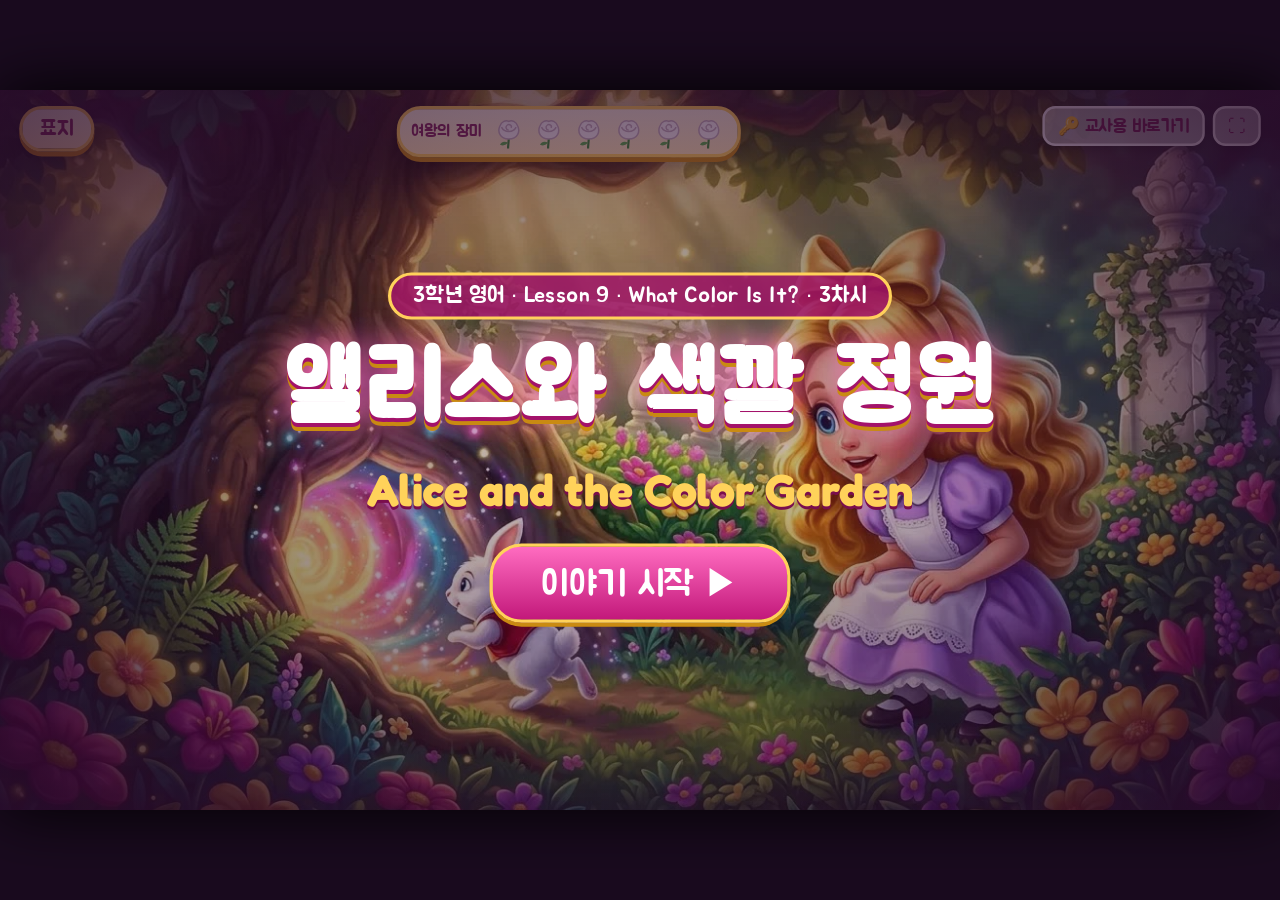
==== alice-color/index.html @ cb24c47d "alice-color: Lesson 9 storytelling app (grade 3) with Flow scene art Co-Authored-By: Claude Opus 5.5" ====
<!doctype html>
<html lang="ko"><head><meta charset="utf-8"><meta name="viewport" content="width=device-width,initial-scale=1"><title>앨리스와 색깔 정원 · What Color Is It?</title>
<link rel="preconnect" href="https://fonts.googleapis.com"><link rel="stylesheet" href="https://fonts.googleapis.com/css2?family=Jua&family=Fredoka:wght@500;600;700&display=swap">
<style>
:root{--mag:#c2187a;--mag2:#e33fa1;--gold:#ffd25a;--gold2:#c98a12;--cream:#fff8ec;--ink:#3b1636}
*{box-sizing:border-box}html,body{margin:0;height:100%;background:#1a0b1f;overflow:hidden;font-family:'Jua',sans-serif;color:var(--ink)}
button{font-family:inherit;cursor:pointer}
#stage{position:absolute;left:50%;top:50%;width:1600px;height:900px;transform-origin:center;overflow:hidden;background:#2a0f2e;box-shadow:0 0 80px #000}
.bg{position:absolute;inset:0;background-size:cover;background-position:center;opacity:0;transition:opacity .9s;transform:scale(1.04)}
.bg.on{opacity:1;animation:kb 26s ease-in-out infinite alternate}
@keyframes kb{from{transform:scale(1.04) translate(0,0)}to{transform:scale(1.11) translate(-1.2%,-1%)}}
.vignette{position:absolute;inset:0;background:radial-gradient(ellipse at center,transparent 55%,#2a0a2a99 100%);pointer-events:none}
/* 위쪽 */
#top{position:absolute;left:24px;right:24px;top:20px;display:flex;justify-content:space-between;align-items:flex-start;gap:16px;z-index:5}
.chip{background:linear-gradient(180deg,#fff7e6,#ffe7b8);border:4px solid var(--gold);border-radius:30px;padding:8px 22px;font-size:26px;color:#8a2a62;box-shadow:0 6px 0 var(--gold2),0 10px 24px #0006}
#roses{display:flex;gap:6px;background:linear-gradient(180deg,#fff7e6,#ffe7b8);border:4px solid var(--gold);border-radius:30px;padding:6px 14px;box-shadow:0 6px 0 var(--gold2),0 10px 24px #0006;align-items:center}
#roses span{font-size:20px;color:#8a2a62;margin-right:6px}
.rose{width:44px;height:44px;transition:transform .5s}
.rose.got{animation:pop .7s}
@keyframes pop{40%{transform:scale(1.6) rotate(-12deg)}100%{transform:scale(1)}}
#tools{display:flex;gap:10px}
.tbtn{background:#fff9;border:3px solid #fff;border-radius:16px;padding:8px 16px;font-size:22px;color:#7a1f57;box-shadow:0 4px 12px #0005}
/* 이야기 띠 */
#banner{position:absolute;left:40px;right:40px;bottom:26px;min-height:150px;z-index:6;background:linear-gradient(180deg,#e23e9f,#a3126a);border:6px solid var(--gold);border-radius:26px;box-shadow:0 8px 0 var(--gold2),0 18px 40px #000a,inset 0 2px 0 #ffffff66;padding:20px 190px 20px 40px;color:#fff;display:flex;flex-direction:column;justify-content:center;gap:8px;transition:transform .4s,opacity .4s}
#banner.mini{min-height:96px;padding-top:30px;padding-bottom:14px}#banner.mini #say{font-size:26px}#banner.mini #en{font-size:30px}
#banner.hide{transform:translateY(130%);opacity:0}
#who{position:absolute;top:-26px;left:36px;background:linear-gradient(180deg,#fff8e6,#ffdf8e);color:#a3126a;border:4px solid var(--gold);border-radius:20px;padding:4px 20px;font-size:26px}
#banner{padding-top:34px}#say{font-size:34px;line-height:1.45;text-shadow:0 2px 0 #7a0e4d}
#en{font-family:'Fredoka',sans-serif;font-size:38px;font-weight:700;color:#fff5b8;text-shadow:0 3px 0 #7a0e4d;display:flex;align-items:center;gap:14px}
#en:empty{display:none}
.speak{background:#fff;border:3px solid var(--gold);border-radius:50%;width:54px;height:54px;font-size:26px;flex:none;box-shadow:0 4px 0 var(--gold2)}
#nav{position:absolute;right:22px;bottom:30px;display:flex;gap:10px}
.nbtn{width:70px;height:70px;border-radius:50%;border:5px solid var(--gold);background:radial-gradient(circle at 35% 30%,#fff,#ffe1a1);font-size:34px;color:#a3126a;box-shadow:0 5px 0 var(--gold2)}
.nbtn:disabled{opacity:.4}
/* 활동 판 */
#panel{position:absolute;left:50%;top:48%;max-height:680px;transform:translate(-50%,-50%) scale(.9);opacity:0;pointer-events:none;z-index:4;transition:.45s cubic-bezier(.2,1.4,.4,1);background:linear-gradient(180deg,#fffdf6ee,#fff1d6ee);border:7px solid var(--gold);border-radius:34px;box-shadow:0 10px 0 var(--gold2),0 30px 80px #000b;padding:28px 40px;max-width:1360px;min-width:700px;text-align:center}
#panel.on{opacity:1;pointer-events:auto;transform:translate(-50%,-50%) scale(1)}
#panel h2{margin:0 0 6px;font-size:40px;color:#a3126a}
#panel .sub{font-size:24px;color:#7b4c6a;margin-bottom:18px}
.book{display:inline-block;background:#7a1f57;color:#fff;border-radius:14px;padding:4px 14px;font-size:20px;margin-left:8px;vertical-align:middle}
.big{font-family:'Fredoka',sans-serif;font-weight:700}
.pbtn{background:linear-gradient(180deg,#ff6cc0,#c2187a);color:#fff;border:4px solid var(--gold);border-radius:20px;padding:10px 26px;font-size:28px;box-shadow:0 5px 0 var(--gold2);margin:6px}
.pbtn.soft{background:linear-gradient(180deg,#fff,#ffe9c2);color:#a3126a}
/* ABC */
.abc{display:flex;flex-wrap:wrap;gap:8px;justify-content:center;max-width:1180px;margin:0 auto}
.tile{width:74px;height:84px;border-radius:14px;background:linear-gradient(180deg,#fff,#f1e3ff);border:3px solid #c9a7e8;font:700 44px 'Fredoka';color:#6a2c91;display:grid;place-items:center;box-shadow:0 4px 0 #b28ad6}
.tile.q{background:linear-gradient(180deg,#ffe58a,#ffbf2e);border-color:#fff;color:#a3126a;cursor:pointer;animation:glow 1.4s infinite alternate}
.tile.open{animation:flip .6s;background:linear-gradient(180deg,#ff8fd0,#d42a8c);color:#fff;border-color:#fff}
@keyframes glow{to{box-shadow:0 4px 0 #c98a12,0 0 26px #ffd25a}}
@keyframes flip{50%{transform:rotateY(90deg)}}
/* 찬트 */
.chant{display:grid;grid-template-columns:repeat(2,1fr);gap:14px;margin:6px auto 10px;max-width:980px}
.cl{background:#fff;border:4px solid #f3c7e2;border-radius:20px;padding:14px 20px;font:700 44px 'Fredoka';color:#6b2d5c;transition:.25s}
.cl b{color:#d42a8c}.cl.r b{color:#e0402a}.cl.l b{color:#2a7de0}
.cl.hl{transform:scale(1.07);background:#fff3b0;border-color:var(--gold)}
.fs{display:flex;gap:18px;justify-content:center;margin-top:8px}
.fsc{width:210px;background:#fff;border:4px solid #f3c7e2;border-radius:22px;padding:12px;cursor:pointer}
.fsc .w{font:700 46px 'Fredoka';color:#6b2d5c}.fsc .w span{display:inline-block;min-width:38px;border-bottom:4px solid #d42a8c;color:#d42a8c}
.fsc .n{font-size:22px;color:#9b6a8b}
/* Read Me */
.readme{font:700 86px 'Fredoka';color:#d42a8c;letter-spacing:2px;margin:10px 0;text-shadow:0 5px 0 #ffd25a}
.hearts{font-size:56px;letter-spacing:8px}
/* 픽셀 */
.pixwrap{display:flex;gap:30px;align-items:center;justify-content:center}
.pix{display:grid;grid-template-columns:repeat(12,28px);gap:3px;background:#e7d9ec;padding:8px;border-radius:14px}
.px{width:28px;height:28px;font-size:15px;border-radius:6px;background:#fff;font:700 18px 'Fredoka';color:#b59ab0;display:grid;place-items:center;transition:background .3s,color .3s}
.px.z{background:#fff;color:transparent}
.legend{display:flex;flex-direction:column;gap:12px;text-align:left}
.lg{white-space:nowrap;display:flex;align-items:center;gap:12px;background:#fff;border:4px solid #f3c7e2;border-radius:18px;padding:10px 16px;font:700 34px 'Fredoka';color:#6b2d5c;cursor:pointer}
.lg i{width:42px;height:42px;border-radius:10px;border:3px solid #fff;box-shadow:0 0 0 2px #ccc;font-style:normal;display:grid;place-items:center;color:#fff;font-size:24px}
.lg.done{background:#fff7d0;border-color:var(--gold)}
/* 섞기 */
.mixrow{display:flex;align-items:center;justify-content:center;gap:20px;margin:12px 0;font:700 40px 'Fredoka';color:#6b2d5c}
.blob{width:96px;height:96px;border-radius:50%;display:grid;place-items:center;color:#fff;font-size:22px;box-shadow:inset -8px -10px 0 #0002,0 6px 14px #0003;transition:transform .6s}
.res{width:190px;height:96px;border-radius:48px;border:4px dashed #d9a3c6;display:grid;place-items:center;font:700 38px 'Fredoka';color:#c9a7bd;background:#fff;transition:.5s}
.res.on{border-style:solid;color:#fff}
.word{min-width:200px;text-align:left}
/* 몬드리안 */
.mond{display:grid;grid-template-columns:2fr 1fr 1.2fr;grid-template-rows:1.4fr 1fr 1fr;gap:12px;background:#151515;padding:12px;width:520px;height:440px;border-radius:6px;margin:0 auto}
.mb{cursor:pointer;transition:transform .2s;position:relative}
.mb:hover{transform:scale(.97)}
.mondwrap{display:flex;gap:30px;align-items:center;justify-content:center}
.bubbles{width:520px;text-align:left;display:flex;flex-direction:column;gap:14px}
.bub{background:#fff;border:4px solid #f3c7e2;border-radius:24px;padding:14px 22px;font:700 40px 'Fredoka';color:#6b2d5c;opacity:.35;transform:translateY(10px);transition:.4s}
.bub.on{opacity:1;transform:none}
.bub.q{border-color:#ff8fc8;background:#fff0f8}
.bub small{display:block;font:20px 'Jua';color:#a07a95}
.aha{margin-top:12px;background:#fff3b0;border:4px solid var(--gold);border-radius:20px;padding:10px 18px;font:700 34px 'Fredoka';color:#7a1f57}
/* 미션 */
.steps{display:grid;grid-template-columns:repeat(3,1fr);gap:16px;margin:8px 0 14px}
.st{background:#fff;border:4px solid #f3c7e2;border-radius:22px;padding:16px;font-size:26px;color:#6b2d5c}
.st b{display:block;font-size:44px;color:#d42a8c}
.talk{background:#fff0f8;border:4px dashed #ff8fc8;border-radius:22px;padding:14px;font:700 36px 'Fredoka';color:#6b2d5c;line-height:1.5}
.timer{font:700 64px 'Fredoka';color:#a3126a}
/* 마무리 */
.diary{display:flex;gap:16px;justify-content:center;margin:12px 0}
.dw{background:#fff;border:4px solid #f3c7e2;border-radius:18px;padding:10px 22px;font:700 44px 'Fredoka';color:#6b2d5c}
/* 표지 */
#cover{position:absolute;inset:0;z-index:8;display:flex;flex-direction:column;align-items:center;justify-content:center;gap:14px;background:radial-gradient(ellipse at center,#2a0a2a33,#2a0a2acc)}
#cover h1{margin:0;font-size:120px;color:#fff;text-shadow:0 6px 0 #a3126a,0 10px 0 var(--gold2),0 0 40px #ff6cc0;letter-spacing:4px}
#cover .eng{font:700 56px 'Fredoka';color:var(--gold);text-shadow:0 4px 0 #7a0e4d}
#cover .info{font-size:28px;color:#fff;background:#a3126acc;border:4px solid var(--gold);border-radius:30px;padding:8px 28px}
.startbtn{margin-top:20px;font-size:44px;padding:16px 60px;border-radius:40px}
/* 반짝이 */
.spark{position:absolute;pointer-events:none;width:10px;height:10px;border-radius:50%;background:radial-gradient(#fff,#ffd25a 50%,transparent 70%);animation:fly 1.2s ease-out forwards;z-index:9}
@keyframes fly{to{transform:translate(var(--dx),var(--dy)) scale(.2);opacity:0}}
/* 비밀번호 */
#pass{position:fixed;inset:0;background:#000a;display:none;place-items:center;z-index:50}
#pass.on{display:grid}
#pass form{background:#fff8ec;border:6px solid var(--gold);border-radius:24px;padding:30px 40px;text-align:center;font-size:24px}
#pass input{font-size:30px;padding:8px;width:220px;text-align:center;border:3px solid #e3b8d3;border-radius:12px;margin:12px 0;display:block}
.mode-student .tonly{display:none!important}
.mode-teacher .sonly{display:none!important}
</style></head>
<body class="mode-student">
<div id="stage">
  <div id="bgs"></div><div class="vignette"></div>
  <div id="top">
    <div style="display:flex;gap:12px;align-items:center"><div class="chip" id="sceneChip">표지</div><div class="chip" id="actChip" style="display:none"></div></div>
    <div id="roses"><span>여왕의 장미</span></div>
    <div id="tools">
      <button class="tbtn tonly" id="toggleBanner" title="이야기 띠 숨기기/보이기">💬 이야기</button>
      <button class="tbtn tonly" id="studentLink">🧒 학생용 바로가기</button>
      <button class="tbtn sonly" id="teacherLink">🔑 교사용 바로가기</button>
      <button class="tbtn" id="fullBtn">⛶</button>
    </div>
  </div>
  <div id="panel"></div>
  <div id="banner" class="hide"><div id="who">이야기</div><div id="say"></div><div id="en"></div>
    <div id="nav"><button class="nbtn" id="prev" aria-label="이전">◀</button><button class="nbtn" id="next" aria-label="다음">▶</button></div></div>
  <div id="cover">
    <div class="info">3학년 영어 · Lesson 9 · What Color Is It? · 3차시</div>
    <h1>앨리스와 색깔 정원</h1>
    <div class="eng">Alice and the Color Garden</div>
    <button class="pbtn startbtn" id="startBtn">이야기 시작 ▶</button>
  </div>
</div>
<div id="pass"><form id="passForm"><div>교사용 비밀번호</div><input id="passIn" type="password" inputmode="numeric" autocomplete="off"><button class="pbtn">들어가기</button> <button type="button" class="pbtn soft" id="passX">닫기</button><div id="passMsg" style="color:#c2187a;font-size:20px;margin-top:6px"></div></form></div>
<script>
const $=id=>document.getElementById(id);
// ---------- 화면 맞추기 ----------
function fit(){const s=Math.min(innerWidth/1600,innerHeight/900);$('stage').style.transform=`translate(-50%,-50%) scale(${s})`}addEventListener('resize',fit);fit();
// ---------- 모드 ----------
let mode=new URLSearchParams(location.search).get('mode')==='teacher'||sessionStorage.getItem('alice-mode')==='teacher'?'teacher':'student';
function setMode(m){mode=m;sessionStorage.setItem('alice-mode',m);document.body.className='mode-'+m}
setMode(mode);
$('teacherLink').onclick=()=>{$('pass').classList.add('on');$('passIn').value='';$('passMsg').textContent='';setTimeout(()=>$('passIn').focus(),50)};
$('passX').onclick=()=>$('pass').classList.remove('on');
$('passForm').onsubmit=e=>{e.preventDefault();if($('passIn').value.trim()==='0634'){$('pass').classList.remove('on');setMode('teacher')}else $('passMsg').textContent='비밀번호가 맞지 않아요.'};
$('studentLink').onclick=()=>setMode('student');
$('fullBtn').onclick=()=>{if(document.fullscreenElement)document.exitFullscreen();else document.documentElement.requestFullscreen?.()};
$('toggleBanner').onclick=()=>$('banner').classList.toggle('hide');
// ---------- 소리 ----------
let AC;function ac(){if(!AC)AC=new (window.AudioContext||window.webkitAudioContext)();return AC}
function chime(notes=[880,1175,1568],gap=.09,type='sine',vol=.12){try{const a=ac(),t=a.currentTime;notes.forEach((f,i)=>{const o=a.createOscillator(),g=a.createGain();o.type=type;o.frequency.value=f;g.gain.setValueAtTime(.0001,t+i*gap);g.gain.exponentialRampToValueAtTime(vol,t+i*gap+.02);g.gain.exponentialRampToValueAtTime(.0001,t+i*gap+.6);o.connect(g).connect(a.destination);o.start(t+i*gap);o.stop(t+i*gap+.65)})}catch{}}
const sfx={ding:()=>chime([1046,1568]),win:()=>chime([784,988,1175,1568,2093],.08),page:()=>chime([660,880],.06,'triangle',.06),pop:()=>chime([520,1040],.05,'triangle',.1)};
let voices=[];function loadVoices(){voices=speechSynthesis.getVoices()}speechSynthesis.onvoiceschanged=loadVoices;loadVoices();
function voice(kind){const en=voices.filter(v=>/^en[-_](US|GB)/i.test(v.lang));if(kind==='girl')return en.find(v=>/female|samantha|zira|aria|jenny|google us english/i.test(v.name))||en[0];return en.find(v=>/male|daniel|david|guy|uk english male/i.test(v.name))||en[1]||en[0]}
function speak(text,{rate=.85,pitch=1.1,who='girl'}={}){return new Promise(res=>{try{speechSynthesis.cancel();const u=new SpeechSynthesisUtterance(text);u.lang='en-US';u.rate=rate;u.pitch=pitch;const v=voice(who);if(v)u.voice=v;u.onend=res;u.onerror=res;speechSynthesis.speak(u)}catch{res()}})}
// ---------- 장미 ----------
const ROSE_N=6;let roses=0;
function roseSVG(red){const c=red?'#e0193c':'#fdf7fb',d=red?'#8f0a22':'#c9b4c3',h=red?'#ff6b7e':'#ffffff';return `<svg class="rose" viewBox="0 0 48 48"><path d="M24 31 C24 38 23 43 23 47" stroke="#3f8f3a" stroke-width="3" fill="none"/><path d="M23 39 c-6 -3 -10 0 -11 3 c5 2 9 0 11 -3z" fill="#5bb04f"/><path d="M24 34 C12 34 8 24 12 16 C14 10 20 8 24 10 C28 8 34 10 36 16 C40 24 36 34 24 34Z" fill="${c}" stroke="${d}" stroke-width="2"/><path d="M14 18 C18 26 30 26 34 18" fill="none" stroke="${d}" stroke-width="2"/><path d="M24 22 C20 22 19 17 22 15 C25 13 29 16 27 19" fill="none" stroke="${d}" stroke-width="2"/><circle cx="19" cy="14" r="2" fill="${h}" opacity=".8"/></svg>`}
function drawRoses(popIdx=-1){const box=$('roses');box.innerHTML='<span>여왕의 장미</span>'+Array.from({length:ROSE_N},(_,i)=>roseSVG(i<roses)).join('');if(popIdx>=0)box.querySelectorAll('.rose')[popIdx]?.classList.add('got')}
const earned=new Set();
function earn(key){if(earned.has(key))return;earned.add(key);roses=Math.min(ROSE_N,roses+1);drawRoses(roses-1);sfx.win();sparkle($('roses'),24)}
drawRoses();
function sparkle(el,n=18){const r=el.getBoundingClientRect(),st=$('stage').getBoundingClientRect(),s=st.width/1600;for(let i=0;i<n;i++){const p=document.createElement('div');p.className='spark';p.style.left=((r.left+r.width/2-st.left)/s)+'px';p.style.top=((r.top+r.height/2-st.top)/s)+'px';p.style.setProperty('--dx',(Math.random()-.5)*400+'px');p.style.setProperty('--dy',(Math.random()-.5)*300+'px');$('stage').append(p);setTimeout(()=>p.remove(),1300)}}
// ---------- 배경 ----------
const IMG=n=>'img/scene'+n+'.webp';
for(let i=1;i<=8;i++){const d=document.createElement('div');d.className='bg';d.id='bg'+i;d.style.backgroundImage=`url(${IMG(i)})`;$('bgs').append(d)}
let curBg=0;function showBg(n){if(n===curBg)return;document.querySelectorAll('.bg').forEach(b=>b.classList.toggle('on',b.id==='bg'+n));curBg=n}
showBg(1);
// ---------- 활동 판 ----------
let timerInt=null;
function panel(html,setup){clearInterval(timerInt);const p=$('panel');p.classList.remove('on');setTimeout(()=>{p.innerHTML=html;p.classList.add('on');setup&&setup(p)},html?160:0);if(!html)p.classList.remove('on')}
function hidePanel(){clearInterval(timerInt);$('panel').classList.remove('on')}

// 1) 알파벳 자물쇠
function abcPanel(){const L='ABCDEFGHIJKLMNOPQRSTUVWXYZ'.split(''),Q=['D','H','Q','Y'];panel(`<h2>🔐 알파벳 자물쇠를 풀어요!<span class="book">교과서 108쪽 ABC Fun</span></h2><div class="sub">A부터 Z까지 차례대로! 빈칸에 들어갈 알파벳을 교과서에 쓰고, 노란 칸을 눌러 확인해요.</div><div class="abc">${L.map(c=>Q.includes(c)?`<div class="tile q" data-c="${c}">?</div>`:`<div class="tile">${c}</div>`).join('')}</div><div id="abcMsg" class="sub" style="margin-top:16px"></div>`,p=>{let open=0;p.querySelectorAll('.tile.q').forEach(t=>t.onclick=()=>{if(t.classList.contains('open'))return;t.classList.add('open');t.textContent=t.dataset.c;sfx.ding();speak(t.dataset.c,{rate:.8});open++;if(open===4){setTimeout(()=>{$('abcMsg').innerHTML='<span class="big" style="font-size:40px;color:#d42a8c">D · H · Q · Y — 철컥! 문이 열렸어요! 🗝️</span>';earn('abc');sparkle(p,40)},500)}})})}
// 2) 찬트 + 첫소리
const CH=[['l','/l/ /l/ ','look','l, l, look'],['l','/l/ /l/ ','like','l, l, like'],['r','/r/ /r/ ','red','r, r, red'],['r','/r/ /r/ ','rabbit','r, r, rabbit']];
function chantPanel(){panel(`<h2>🎵 Phonics Chant <span class="book">교과서 108쪽 Sounds Fun A</span></h2><div class="sub">혀의 위치를 느껴 봐요! <b style="color:#2a7de0">l</b>은 혀끝을 앞니 뒤에 대고, <b style="color:#e0402a">r</b>은 혀를 말아요.</div><div class="chant">${CH.map((c,i)=>`<div class="cl ${c[0]}" id="cl${i}">${c[1]}<b>${c[2][0]}</b>${c[2].slice(1)}</div>`).join('')}</div><button class="pbtn" id="chantGo">▶ 찬트 듣고 따라 하기</button><button class="pbtn soft" id="chantFast">⚡ 빠르게 한 번 더</button>`,p=>{const run=async rate=>{for(let k=0;k<4;k++){p.querySelectorAll('.cl').forEach(e=>e.classList.remove('hl'));$('cl'+k).classList.add('hl');await speak(CH[k][3],{rate});await new Promise(r=>setTimeout(r,rate>1?250:700))}p.querySelectorAll('.cl').forEach(e=>e.classList.remove('hl'))};$('chantGo').onclick=()=>run(.75);$('chantFast').onclick=()=>run(1.15)})}
function firstSoundPanel(){const W=[['like','ike'],['rabbit','abbit'],['look','ook'],['red','ed']];panel(`<h2>👂 첫소리를 찾아라! <span class="book">교과서 108쪽 Sounds Fun B</span></h2><div class="sub">🔊을 눌러 잘 듣고, 교과서에 <b>l</b> 또는 <b>r</b>을 써요. 카드를 누르면 정답이 보여요.</div><div class="fs">${W.map((w,i)=>`<div class="fsc" data-i="${i}"><div class="n">${i+1}번 <button class="speak" data-w="${w[0]}">🔊</button></div><div class="w"><span>?</span>${w[1]}</div></div>`).join('')}</div><div class="sub" id="fsMsg" style="margin-top:14px">정답을 모두 맞히면 그림 속 토끼가 완성돼요!</div>`,p=>{let n=0;p.querySelectorAll('.speak').forEach(b=>b.onclick=e=>{e.stopPropagation();speak(b.dataset.w,{rate:.75})});p.querySelectorAll('.fsc').forEach(c=>c.onclick=()=>{const s=c.querySelector('.w span');if(s.textContent!=='?')return;const w=W[c.dataset.i][0];s.textContent=w[0];s.style.color=w[0]==='r'?'#e0402a':'#2a7de0';sfx.ding();speak(w,{rate:.8});if(++n===4){$('fsMsg').innerHTML='<span class="big" style="color:#d42a8c;font-size:34px">1. like · 2. rabbit · 3. look · 4. red ✨</span>'}})})}
// 3) 빨리 읽기
function readMePanel(){panel(`<h2>🐇 토끼를 따라잡아라! <span class="book">교과서 108쪽 Read Me</span></h2><div class="sub">점점 빠르게 다섯 번 읽어요. 한 번 읽을 때마다 버튼을 눌러요!</div><div class="readme">Look! Look!<br>Rabbit! Rabbit!</div><div class="hearts" id="hearts">🤍🤍🤍🤍🤍</div><button class="pbtn" id="rmGo">📢 1번째 읽기</button>`,p=>{let k=0;const rates=[.7,.85,1,1.2,1.45];$('rmGo').onclick=async()=>{if(k>=5)return;$('rmGo').disabled=true;await speak('Look! Look! Rabbit! Rabbit!',{rate:rates[k],who:'boy',pitch:1.3});k++;$('hearts').textContent='❤️'.repeat(k)+'🤍'.repeat(5-k);sfx.pop();$('rmGo').disabled=false;if(k<5)$('rmGo').textContent=`📢 ${k+1}번째 읽기 (더 빠르게!)`;else{$('rmGo').textContent='🎉 토끼를 따라잡았어요!';earn('readme');sparkle(p,40)}}})}
// 4) 픽셀 아트
const PIX=["110000000011","100222222001","002222222200","022222222220","022222222220","002222222200","000222222000","000003300000","033003300330","003303303300","000033330000","044444444440","004444444400","000444444000"];
const PCOL={1:['#9b4fd6','purple'],2:['#e0193c','red'],3:['#37a84a','green'],4:['#ffc928','yellow']};
function pixelPanel(){panel(`<h2>🌹 카드 정원사의 비밀 설계도 <span class="book">교과서 109쪽 Read and Do</span></h2><div class="sub">문장을 읽고 숫자에 맞는 색을 칠해요. 교과서 도안도 같은 방법으로 색칠해요!</div><div class="pixwrap"><div class="pix" id="pix">${PIX.join('').split('').map(n=>`<div class="px ${n==='0'?'z':''}" data-n="${n}">${n==='0'?'':n}</div>`).join('')}</div><div class="legend">${[1,2,3,4].map(n=>`<div class="lg" data-n="${n}"><i style="background:${PCOL[n][0]}">${'①②③④'[n-1]}</i>It's ${PCOL[n][1]}.</div>`).join('')}<div class="sub" style="text-align:left;margin:4px 0 0">문장을 누르면 읽어 주고<br>그 숫자 칸이 칠해져요.</div></div></div>`,p=>{const done=new Set();p.querySelectorAll('.lg').forEach(l=>l.onclick=()=>{const n=l.dataset.n;speak(`It's ${PCOL[n][1]}.`,{rate:.8});l.classList.add('done');const cells=[...p.querySelectorAll(`.px[data-n="${n}"]`)];cells.forEach((c,i)=>setTimeout(()=>{c.style.background=PCOL[n][0];c.style.color='#fff8'},i*25));done.add(n);sfx.ding();if(done.size===4)setTimeout(()=>{earn('pixel');sparkle($('pix'),40);speak('Wow! A red rose!',{rate:.85})},cells.length*25+300)})})}
// 5) 물감 섞기
const MIX=[['red','#e0193c','blue','#2a63e0','purple','#9b4fd6'],['yellow','#ffc928','blue','#2a63e0','green','#37a84a'],['red','#e0193c','yellow','#ffc928','orange','#ff8a1f']];
function mixPanel(){panel(`<h2>🎨 마법 물감 섞기 <span class="book">교과서 109쪽 Write and Do</span></h2><div class="sub">두 물감을 섞으면 무슨 색이 될까요? 교과서에 먼저 쓰고, <b>섞기</b>를 눌러 확인해요.</div>${MIX.map((m,i)=>`<div class="mixrow"><div class="blob" style="background:${m[1]}">${m[0]}</div>+<div class="blob" style="background:${m[3]}">${m[2]}</div>=<div class="res" id="res${i}">?</div><button class="pbtn" data-i="${i}">섞기 ✨</button></div>`).join('')}`,p=>{let n=0;p.querySelectorAll('button[data-i]').forEach(b=>b.onclick=()=>{const i=b.dataset.i,m=MIX[i],r=$('res'+i);if(r.classList.contains('on'))return;const bl=b.parentElement.querySelectorAll('.blob');bl[0].style.transform='translateX(60px)';bl[1].style.transform='translateX(-60px)';setTimeout(()=>{bl[0].style.transform=bl[1].style.transform='';r.classList.add('on');r.style.background=m[5];r.textContent=m[4];sfx.ding();sparkle(r,14);speak(`${m[0]} and ${m[2]}... ${m[4]}!`,{rate:.8});if(++n===3)setTimeout(()=>earn('mix'),900)},650)})})}
// 6) 몬드리안
const MOND=[['#2a63e0','blue','grid-row:1/3'],['#fff','white',''],['#ffc928','yellow',''],['#fff','white','grid-column:2/4'],['#e0193c','red','grid-row:3;grid-column:1/3'],['#2a63e0','blue','']];
function mondPanel(){panel(`<h2>🖼️ 여왕의 질문: What color is it? <span class="book">교과서 110쪽 Write and Talk</span></h2><div class="sub">그림의 칸을 누르면 여왕이 물어요. 다 함께 대답해요! 교과서에는 단어를 따라 써요.</div><div class="mondwrap"><div class="mond">${MOND.map((m,i)=>`<div class="mb" data-i="${i}" style="background:${m[0]};${m[2]}"></div>`).join('')}</div><div class="bubbles"><div class="bub q" id="bq"><small>👑 여왕</small>What color is it?</div><div class="bub" id="ba"><small>🙋 우리 반</small><span id="baT">It's ...</span></div><div class="aha">💡 It is = <span style="color:#d42a8c">It's</span></div></div></div>`,p=>{const seen=new Set();p.querySelectorAll('.mb').forEach(b=>b.onclick=async()=>{const m=MOND[b.dataset.i];$('bq').classList.remove('on');$('ba').classList.remove('on');await new Promise(r=>setTimeout(r,150));$('bq').classList.add('on');sfx.pop();await speak('What color is it?',{who:'boy',pitch:.9,rate:.85});await new Promise(r=>setTimeout(r,1400));$('baT').textContent=`It's ${m[1]}.`;$('ba').classList.add('on');speak(`It's ${m[1]}.`,{rate:.8});seen.add(m[1]);if(seen.size>=4)earn('mond')})})}
// 7) 미션
function missionPanel(){panel(`<h2>🖌️ Mission 3 · 나만의 명화 <span class="book">교과서 110쪽</span></h2><div class="sub">여왕의 그림에 색을 되찾아 주세요!</div><div class="steps"><div class="st"><b>①</b>그림의 빈 곳을<br>원하는 색으로 칠해요</div><div class="st"><b>②</b>칠한 색을 넣어<br><span class="big">It's ____.</span> 문장을 써요</div><div class="st"><b>③</b>모둠 친구에게<br>내 그림을 소개해요</div></div><div class="talk">🙋 What color is it? &nbsp;→&nbsp; 🎨 It's <u>blue</u>. I like <u>blue</u>.</div><div style="margin-top:14px" class="tonly"><span class="timer" id="tm">08:00</span><br><button class="pbtn soft" data-m="5">5분</button><button class="pbtn soft" data-m="8">8분</button><button class="pbtn soft" data-m="10">10분</button><button class="pbtn" id="tmGo">▶ 시작</button><button class="pbtn soft" id="done3">✅ 모두 완성!</button></div>`,p=>{let left=480,run=false;const show=()=>$('tm').textContent=String(Math.floor(left/60)).padStart(2,'0')+':'+String(left%60).padStart(2,'0');p.querySelectorAll('[data-m]').forEach(b=>b.onclick=()=>{left=b.dataset.m*60;show()});$('tmGo').onclick=()=>{run=!run;$('tmGo').textContent=run?'⏸ 멈춤':'▶ 시작';clearInterval(timerInt);if(run)timerInt=setInterval(()=>{left=Math.max(0,left-1);show();if(left<=10&&left>0)chime([1200],.1,'sine',.06);if(!left){clearInterval(timerInt);sfx.win();run=false;$('tmGo').textContent='▶ 시작'}},1000)};$('done3').onclick=()=>{earn('mission');sparkle(p,50)}})}
// 8) 마무리
function diaryPanel(){panel(`<h2>📔 앨리스의 일기 · My ABC Diary <span class="book">교과서 110쪽</span></h2><div class="sub">오늘 배운 단어를 교과서에 써 보세요.</div><div class="diary">${['look','like','red','rabbit'].map(w=>`<div class="dw"><span style="color:${w[0]==='r'?'#e0402a':'#2a7de0'}">${w[0]}</span>${w.slice(1)}</div>`).join('')}</div><div class="sub">가장 자신 있게 참여한 활동은 무엇이었나요? 🌹</div><button class="pbtn" id="cele">🎉 That's right!</button>`,p=>{$('cele').onclick=()=>{for(let i=0;i<5;i++)setTimeout(()=>sparkle(p,30),i*250);sfx.win();speak("That's right! Thank you, everyone!",{rate:.85,who:'boy',pitch:.9})}})}

// ---------- 이야기 ----------
const N='이야기',A='앨리스',R='흰 토끼',Q='하트 여왕',C='카드 정원사';
const STEPS=[
{bg:1,scene:'1. 토끼 굴',who:N,say:'따스한 오후, 꽃밭에서 놀던 앨리스 앞으로 조끼를 입은 흰 토끼가 휙 지나갔어요.'},
{bg:1,scene:'1. 토끼 굴',who:R,say:'흰 토끼는 금시계를 보며 소리쳤어요.',en:"Look! Look! I'm late!",enWho:'boy'},
{bg:1,scene:'1. 토끼 굴',who:A,say:'"토끼가 시계를 봐! 따라가 보자!" 앨리스는 반짝이는 토끼 굴로 쏙 들어갔어요.'},
{bg:2,scene:'2. 작은 황금 문',who:N,say:'굴 아래에는 찻잔과 열쇠가 둥둥 떠다니고, 작은 황금 문이 하나 있었어요. 문에는 알파벳 자물쇠가 걸려 있었지요.'},
{bg:2,scene:'2. 작은 황금 문',who:R,say:'"A부터 Z까지 차례대로 맞춰야 열려! 빠진 글자는 네 개야!"',act:abcPanel,actName:'ABC Fun'},
{bg:3,scene:'3. 버섯 숲',who:N,say:'문 너머는 반짝이는 버섯 숲! 흰 토끼는 노래를 부르며 달려갔어요. 노래를 따라 부르면 토끼를 놓치지 않아요.',act:chantPanel,actName:'Sounds Fun A'},
{bg:3,scene:'3. 버섯 숲',who:A,say:'"앗, 토끼가 땅에 수수께끼를 써 놓았어! 첫 글자가 지워졌네?"',act:firstSoundPanel,actName:'Sounds Fun B'},
{bg:3,scene:'3. 버섯 숲',who:R,say:'"나를 잡고 싶으면 점점 빠르게 다섯 번 외쳐 봐!"',act:readMePanel,actName:'Read Me'},
{bg:4,scene:'4. 여왕의 장미 정원',who:N,say:'토끼를 따라 도착한 곳은 하트 여왕의 장미 정원. 그런데 카드 정원사들이 발을 동동 구르고 있었어요.'},
{bg:4,scene:'4. 여왕의 장미 정원',who:C,say:'"큰일이야! 여왕님은 빨간 장미를 좋아하시는데, 우리가 실수로 흰 장미를 심었어!"'},
{bg:4,scene:'4. 여왕의 장미 정원',who:C,say:'"여기 비밀 설계도가 있어. 번호대로 색을 칠하면 장미가 빨개질 거야. 도와줄래?"',act:pixelPanel,actName:'Read and Do'},
{bg:5,scene:'5. 마법 물감 공방',who:N,say:'그런데 물감이 모자라요! 공방에는 빨강, 노랑, 파랑 세 가지 물감뿐이었어요.'},
{bg:5,scene:'5. 마법 물감 공방',who:A,say:'"괜찮아! 섞으면 새로운 색을 만들 수 있어!"',act:mixPanel,actName:'Write and Do'},
{bg:6,scene:'6. 여왕의 미술관',who:Q,say:'"내 미술관의 그림들이 모두 사라졌어!" 여왕이 울상을 지었어요.'},
{bg:6,scene:'6. 여왕의 미술관',who:Q,say:'"딱 한 장 남은 이 그림의 색깔을 말해 주면 기분이 좋아질 것 같구나."',en:'What color is it?',enWho:'boy',act:mondPanel,actName:'Write and Talk'},
{bg:7,scene:'7. 색을 잃은 그림',who:N,say:'미술관 안쪽에는 색을 잃어버린 그림 두 점이 있었어요. 아늑한 방 그림과 별이 빛나는 밤 그림이에요.'},
{bg:7,scene:'7. 색을 잃은 그림',who:A,say:'"우리가 좋아하는 색으로 칠해서 그림에 색을 되찾아 주자! 다 칠하면 친구에게 소개해 줘."',en:"It's blue. I like blue.",act:missionPanel,actName:'Mission 3'},
{bg:8,scene:'8. 색깔 정원',who:N,say:'여러분 덕분에 정원의 장미가 모두 빨갛게 피어났어요! 미술관의 그림에도 알록달록 색이 돌아왔지요.'},
{bg:8,scene:'8. 색깔 정원',who:Q,say:'"모두 고맙구나! 아주 잘했어!"',en:"That's right! Thank you!",enWho:'boy'},
{bg:8,scene:'8. 색깔 정원',who:A,say:'"오늘 배운 말을 일기에 써 둘래요!" 앨리스는 미소 지으며 집으로 돌아왔어요.',act:diaryPanel,actName:'My ABC Diary'}];
let step=-1;
function go(i){i=Math.max(0,Math.min(STEPS.length-1,i));const s=STEPS[i];if(i!==step)sfx.page();step=i;speechSynthesis.cancel();showBg(s.bg);$('sceneChip').textContent=s.scene;$('who').textContent=s.who;$('say').textContent=s.say;const en=$('en');en.innerHTML='';if(s.en){const b=document.createElement('button');b.className='speak';b.textContent='🔊';b.onclick=()=>speak(s.en,{who:s.enWho||'girl',pitch:s.enWho==='boy'?.95:1.15});en.append(b,document.createTextNode(s.en))}$('banner').classList.remove('hide');$('prev').disabled=i===0;$('next').disabled=i===STEPS.length-1;$('banner').classList.toggle('mini',!!s.act);if(s.act){$('actChip').style.display='';$('actChip').textContent='✏️ '+s.actName;s.act()}else{$('actChip').style.display='none';hidePanel()}}
$('next').onclick=()=>go(step+1);$('prev').onclick=()=>go(step-1);
$('startBtn').onclick=()=>{ac();$('cover').remove();go(0);sfx.win()};
addEventListener('keydown',e=>{if($('pass').classList.contains('on')||['INPUT'].includes(e.target.tagName))return;if(!$('cover')&&(e.key==='ArrowRight'||e.key==='PageDown')){e.preventDefault();go(step+1)}if(!$('cover')&&(e.key==='ArrowLeft'||e.key==='PageUp')){e.preventDefault();go(step-1)}if(e.key==='b'||e.key==='B')$('banner').classList.toggle('hide')});
</script>
</body></html>
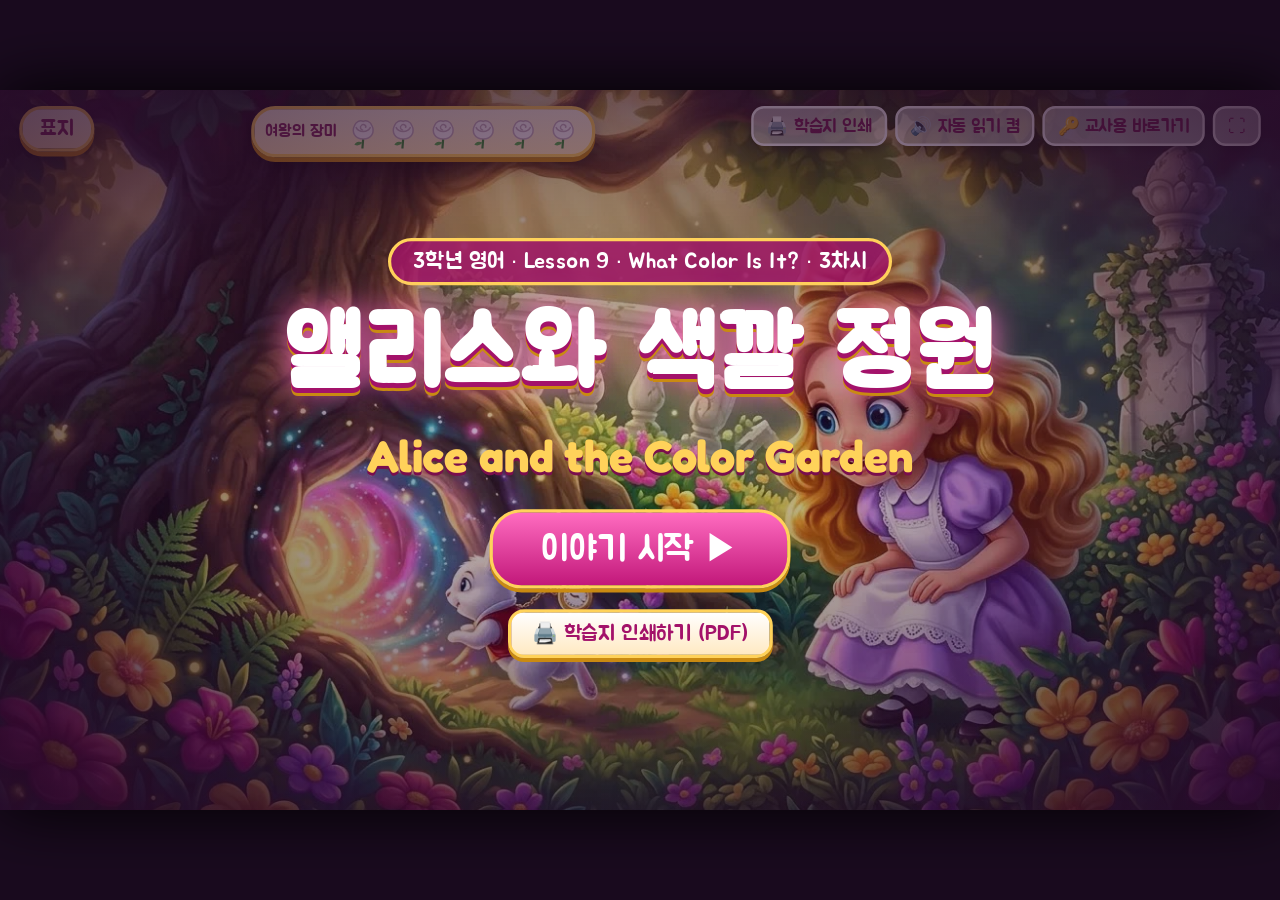
==== commit 520ddd3d: "alice-color: read narration aloud (Korean + English), printable A4 worksheet page Co-Authored-By: Cl" ====
--- a/alice-color/index.html
+++ b/alice-color/index.html
@@ -25,7 +25,9 @@
 #banner.mini{min-height:96px;padding-top:30px;padding-bottom:14px}#banner.mini #say{font-size:26px}#banner.mini #en{font-size:30px}
 #banner.hide{transform:translateY(130%);opacity:0}
 #who{position:absolute;top:-26px;left:36px;background:linear-gradient(180deg,#fff8e6,#ffdf8e);color:#a3126a;border:4px solid var(--gold);border-radius:20px;padding:4px 20px;font-size:26px}
-#banner{padding-top:34px}#say{font-size:34px;line-height:1.45;text-shadow:0 2px 0 #7a0e4d}
+#banner{padding-top:34px}#replay{position:absolute;top:-24px;left:230px;background:linear-gradient(180deg,#fff8e6,#ffdf8e);color:#a3126a;border:4px solid var(--gold);border-radius:20px;padding:3px 16px;font-size:22px}
+#say.reading{text-shadow:0 0 12px #fff6,0 2px 0 #7a0e4d}
+#say{font-size:34px;line-height:1.45;text-shadow:0 2px 0 #7a0e4d}
 #en{font-family:'Fredoka',sans-serif;font-size:38px;font-weight:700;color:#fff5b8;text-shadow:0 3px 0 #7a0e4d;display:flex;align-items:center;gap:14px}
 #en:empty{display:none}
 .speak{background:#fff;border:3px solid var(--gold);border-radius:50%;width:54px;height:54px;font-size:26px;flex:none;box-shadow:0 4px 0 var(--gold2)}
@@ -88,10 +90,11 @@
 .aha{margin-top:12px;background:#fff3b0;border:4px solid var(--gold);border-radius:20px;padding:10px 18px;font:700 34px 'Fredoka';color:#7a1f57}
 /* 미션 */
 .steps{display:grid;grid-template-columns:repeat(3,1fr);gap:16px;margin:8px 0 14px}
-.st{background:#fff;border:4px solid #f3c7e2;border-radius:22px;padding:16px;font-size:26px;color:#6b2d5c}
-.st b{display:block;font-size:44px;color:#d42a8c}
-.talk{background:#fff0f8;border:4px dashed #ff8fc8;border-radius:22px;padding:14px;font:700 36px 'Fredoka';color:#6b2d5c;line-height:1.5}
-.timer{font:700 64px 'Fredoka';color:#a3126a}
+.st{background:#fff;border:4px solid #f3c7e2;border-radius:22px;padding:10px 14px;font-size:23px;color:#6b2d5c}
+.st b{display:block;font-size:34px;color:#d42a8c}
+.talk{background:#fff0f8;border:4px dashed #ff8fc8;border-radius:22px;padding:10px;font:700 32px 'Fredoka';color:#6b2d5c;line-height:1.5}
+.timer{font:700 54px 'Fredoka';color:#a3126a;margin-right:10px}
+.trow{display:flex;align-items:center;justify-content:center;gap:4px;margin-top:10px}.trow .pbtn{font-size:22px;padding:8px 16px}
 /* 마무리 */
 .diary{display:flex;gap:16px;justify-content:center;margin:12px 0}
 .dw{background:#fff;border:4px solid #f3c7e2;border-radius:18px;padding:10px 22px;font:700 44px 'Fredoka';color:#6b2d5c}
@@ -119,6 +122,8 @@
     <div style="display:flex;gap:12px;align-items:center"><div class="chip" id="sceneChip">표지</div><div class="chip" id="actChip" style="display:none"></div></div>
     <div id="roses"><span>여왕의 장미</span></div>
     <div id="tools">
+      <button class="tbtn" id="wsBtn" onclick="window.open('worksheet.html','_blank')">🖨️ 학습지 인쇄</button>
+      <button class="tbtn" id="autoBtn">🔊 자동 읽기 켬</button>
       <button class="tbtn tonly" id="toggleBanner" title="이야기 띠 숨기기/보이기">💬 이야기</button>
       <button class="tbtn tonly" id="studentLink">🧒 학생용 바로가기</button>
       <button class="tbtn sonly" id="teacherLink">🔑 교사용 바로가기</button>
@@ -126,13 +131,14 @@
     </div>
   </div>
   <div id="panel"></div>
-  <div id="banner" class="hide"><div id="who">이야기</div><div id="say"></div><div id="en"></div>
+  <div id="banner" class="hide"><div id="who">이야기</div><button id="replay" title="다시 듣기">🔊 다시 듣기</button><div id="say"></div><div id="en"></div>
     <div id="nav"><button class="nbtn" id="prev" aria-label="이전">◀</button><button class="nbtn" id="next" aria-label="다음">▶</button></div></div>
   <div id="cover">
     <div class="info">3학년 영어 · Lesson 9 · What Color Is It? · 3차시</div>
     <h1>앨리스와 색깔 정원</h1>
     <div class="eng">Alice and the Color Garden</div>
     <button class="pbtn startbtn" id="startBtn">이야기 시작 ▶</button>
+    <button class="pbtn soft" onclick="window.open('worksheet.html','_blank')" style="font-size:26px">🖨️ 학습지 인쇄하기 (PDF)</button>
   </div>
 </div>
 <div id="pass"><form id="passForm"><div>교사용 비밀번호</div><input id="passIn" type="password" inputmode="numeric" autocomplete="off"><button class="pbtn">들어가기</button> <button type="button" class="pbtn soft" id="passX">닫기</button><div id="passMsg" style="color:#c2187a;font-size:20px;margin-top:6px"></div></form></div>
@@ -156,7 +162,14 @@
 const sfx={ding:()=>chime([1046,1568]),win:()=>chime([784,988,1175,1568,2093],.08),page:()=>chime([660,880],.06,'triangle',.06),pop:()=>chime([520,1040],.05,'triangle',.1)};
 let voices=[];function loadVoices(){voices=speechSynthesis.getVoices()}speechSynthesis.onvoiceschanged=loadVoices;loadVoices();
 function voice(kind){const en=voices.filter(v=>/^en[-_](US|GB)/i.test(v.lang));if(kind==='girl')return en.find(v=>/female|samantha|zira|aria|jenny|google us english/i.test(v.name))||en[0];return en.find(v=>/male|daniel|david|guy|uk english male/i.test(v.name))||en[1]||en[0]}
-function speak(text,{rate=.85,pitch=1.1,who='girl'}={}){return new Promise(res=>{try{speechSynthesis.cancel();const u=new SpeechSynthesisUtterance(text);u.lang='en-US';u.rate=rate;u.pitch=pitch;const v=voice(who);if(v)u.voice=v;u.onend=res;u.onerror=res;speechSynthesis.speak(u)}catch{res()}})}
+function speak(text,{rate=.85,pitch=1.1,who='girl',keep=false}={}){return new Promise(res=>{try{if(!keep){speechSynthesis.cancel();readToken++}const u=new SpeechSynthesisUtterance(text);u.lang='en-US';u.rate=rate;u.pitch=pitch;const v=voice(who);if(v)u.voice=v;u.onend=res;u.onerror=res;speechSynthesis.speak(u)}catch{res()}})}
+const KO_VOICE={'이야기':{pitch:1,rate:1},'앨리스':{pitch:1.3,rate:1.05},'흰 토끼':{pitch:1.6,rate:1.15},'하트 여왕':{pitch:.75,rate:.95},'카드 정원사':{pitch:1.15,rate:1.1}};
+function koVoice(){return voices.find(v=>/^ko/i.test(v.lang)&&/google/i.test(v.name))||voices.find(v=>/^ko/i.test(v.lang))}
+function speakKo(text,who){return new Promise(res=>{try{const k=KO_VOICE[who]||KO_VOICE['이야기'];const u=new SpeechSynthesisUtterance(text.replace(/["“”]/g,''));u.lang='ko-KR';u.pitch=k.pitch;u.rate=k.rate;const v=koVoice();if(v)u.voice=v;u.onend=res;u.onerror=res;speechSynthesis.speak(u)}catch{res()}})}
+let autoRead=localStorage.getItem('alice-auto')!=='off',readToken=0;
+function autoUI(){$('autoBtn').textContent=autoRead?'🔊 자동 읽기 켬':'🔇 자동 읽기 끔'}autoUI();
+$('autoBtn').onclick=()=>{autoRead=!autoRead;localStorage.setItem('alice-auto',autoRead?'on':'off');autoUI();if(!autoRead){readToken++;speechSynthesis.cancel()}else readStep()};
+async function readStep(){const s=STEPS[step];if(!s)return;const my=++readToken;speechSynthesis.cancel();await new Promise(r=>setTimeout(r,350));if(my!==readToken)return;$('say').classList.add('reading');await speakKo(s.say,s.who);$('say').classList.remove('reading');if(my!==readToken||!s.en)return;await new Promise(r=>setTimeout(r,250));if(my!==readToken)return;const boy=s.enWho==='boy';await speak(s.en,{who:s.enWho||'girl',pitch:boy?.95:1.15,rate:.85,keep:true})}
 // ---------- 장미 ----------
 const ROSE_N=6;let roses=0;
 function roseSVG(red){const c=red?'#e0193c':'#fdf7fb',d=red?'#8f0a22':'#c9b4c3',h=red?'#ff6b7e':'#ffffff';return `<svg class="rose" viewBox="0 0 48 48"><path d="M24 31 C24 38 23 43 23 47" stroke="#3f8f3a" stroke-width="3" fill="none"/><path d="M23 39 c-6 -3 -10 0 -11 3 c5 2 9 0 11 -3z" fill="#5bb04f"/><path d="M24 34 C12 34 8 24 12 16 C14 10 20 8 24 10 C28 8 34 10 36 16 C40 24 36 34 24 34Z" fill="${c}" stroke="${d}" stroke-width="2"/><path d="M14 18 C18 26 30 26 34 18" fill="none" stroke="${d}" stroke-width="2"/><path d="M24 22 C20 22 19 17 22 15 C25 13 29 16 27 19" fill="none" stroke="${d}" stroke-width="2"/><circle cx="19" cy="14" r="2" fill="${h}" opacity=".8"/></svg>`}
@@ -194,7 +207,7 @@
 const MOND=[['#2a63e0','blue','grid-row:1/3'],['#fff','white',''],['#ffc928','yellow',''],['#fff','white','grid-column:2/4'],['#e0193c','red','grid-row:3;grid-column:1/3'],['#2a63e0','blue','']];
 function mondPanel(){panel(`<h2>🖼️ 여왕의 질문: What color is it? <span class="book">교과서 110쪽 Write and Talk</span></h2><div class="sub">그림의 칸을 누르면 여왕이 물어요. 다 함께 대답해요! 교과서에는 단어를 따라 써요.</div><div class="mondwrap"><div class="mond">${MOND.map((m,i)=>`<div class="mb" data-i="${i}" style="background:${m[0]};${m[2]}"></div>`).join('')}</div><div class="bubbles"><div class="bub q" id="bq"><small>👑 여왕</small>What color is it?</div><div class="bub" id="ba"><small>🙋 우리 반</small><span id="baT">It's ...</span></div><div class="aha">💡 It is = <span style="color:#d42a8c">It's</span></div></div></div>`,p=>{const seen=new Set();p.querySelectorAll('.mb').forEach(b=>b.onclick=async()=>{const m=MOND[b.dataset.i];$('bq').classList.remove('on');$('ba').classList.remove('on');await new Promise(r=>setTimeout(r,150));$('bq').classList.add('on');sfx.pop();await speak('What color is it?',{who:'boy',pitch:.9,rate:.85});await new Promise(r=>setTimeout(r,1400));$('baT').textContent=`It's ${m[1]}.`;$('ba').classList.add('on');speak(`It's ${m[1]}.`,{rate:.8});seen.add(m[1]);if(seen.size>=4)earn('mond')})})}
 // 7) 미션
-function missionPanel(){panel(`<h2>🖌️ Mission 3 · 나만의 명화 <span class="book">교과서 110쪽</span></h2><div class="sub">여왕의 그림에 색을 되찾아 주세요!</div><div class="steps"><div class="st"><b>①</b>그림의 빈 곳을<br>원하는 색으로 칠해요</div><div class="st"><b>②</b>칠한 색을 넣어<br><span class="big">It's ____.</span> 문장을 써요</div><div class="st"><b>③</b>모둠 친구에게<br>내 그림을 소개해요</div></div><div class="talk">🙋 What color is it? &nbsp;→&nbsp; 🎨 It's <u>blue</u>. I like <u>blue</u>.</div><div style="margin-top:14px" class="tonly"><span class="timer" id="tm">08:00</span><br><button class="pbtn soft" data-m="5">5분</button><button class="pbtn soft" data-m="8">8분</button><button class="pbtn soft" data-m="10">10분</button><button class="pbtn" id="tmGo">▶ 시작</button><button class="pbtn soft" id="done3">✅ 모두 완성!</button></div>`,p=>{let left=480,run=false;const show=()=>$('tm').textContent=String(Math.floor(left/60)).padStart(2,'0')+':'+String(left%60).padStart(2,'0');p.querySelectorAll('[data-m]').forEach(b=>b.onclick=()=>{left=b.dataset.m*60;show()});$('tmGo').onclick=()=>{run=!run;$('tmGo').textContent=run?'⏸ 멈춤':'▶ 시작';clearInterval(timerInt);if(run)timerInt=setInterval(()=>{left=Math.max(0,left-1);show();if(left<=10&&left>0)chime([1200],.1,'sine',.06);if(!left){clearInterval(timerInt);sfx.win();run=false;$('tmGo').textContent='▶ 시작'}},1000)};$('done3').onclick=()=>{earn('mission');sparkle(p,50)}})}
+function missionPanel(){panel(`<h2>🖌️ Mission 3 · 나만의 명화 <span class="book">교과서 110쪽</span></h2><div class="sub" style="margin-bottom:8px">여왕의 그림에 색을 되찾아 주세요!</div><div class="steps"><div class="st"><b>①</b>그림의 빈 곳을<br>원하는 색으로 칠해요</div><div class="st"><b>②</b>칠한 색을 넣어<br><span class="big">It's ____.</span> 문장을 써요</div><div class="st"><b>③</b>모둠 친구에게<br>내 그림을 소개해요</div></div><div class="talk">🙋 What color is it? &nbsp;→&nbsp; 🎨 It's <u>blue</u>. I like <u>blue</u>.</div><div class="trow tonly"><span class="timer" id="tm">08:00</span><button class="pbtn soft" data-m="5">5분</button><button class="pbtn soft" data-m="8">8분</button><button class="pbtn soft" data-m="10">10분</button><button class="pbtn" id="tmGo">▶ 시작</button><button class="pbtn soft" id="done3">✅ 모두 완성!</button></div>`,p=>{let left=480,run=false;const show=()=>$('tm').textContent=String(Math.floor(left/60)).padStart(2,'0')+':'+String(left%60).padStart(2,'0');p.querySelectorAll('[data-m]').forEach(b=>b.onclick=()=>{left=b.dataset.m*60;show()});$('tmGo').onclick=()=>{run=!run;$('tmGo').textContent=run?'⏸ 멈춤':'▶ 시작';clearInterval(timerInt);if(run)timerInt=setInterval(()=>{left=Math.max(0,left-1);show();if(left<=10&&left>0)chime([1200],.1,'sine',.06);if(!left){clearInterval(timerInt);sfx.win();run=false;$('tmGo').textContent='▶ 시작'}},1000)};$('done3').onclick=()=>{earn('mission');sparkle(p,50)}})}
 // 8) 마무리
 function diaryPanel(){panel(`<h2>📔 앨리스의 일기 · My ABC Diary <span class="book">교과서 110쪽</span></h2><div class="sub">오늘 배운 단어를 교과서에 써 보세요.</div><div class="diary">${['look','like','red','rabbit'].map(w=>`<div class="dw"><span style="color:${w[0]==='r'?'#e0402a':'#2a7de0'}">${w[0]}</span>${w.slice(1)}</div>`).join('')}</div><div class="sub">가장 자신 있게 참여한 활동은 무엇이었나요? 🌹</div><button class="pbtn" id="cele">🎉 That's right!</button>`,p=>{$('cele').onclick=()=>{for(let i=0;i<5;i++)setTimeout(()=>sparkle(p,30),i*250);sfx.win();speak("That's right! Thank you, everyone!",{rate:.85,who:'boy',pitch:.9})}})}
 
@@ -222,7 +235,8 @@
 {bg:8,scene:'8. 색깔 정원',who:Q,say:'"모두 고맙구나! 아주 잘했어!"',en:"That's right! Thank you!",enWho:'boy'},
 {bg:8,scene:'8. 색깔 정원',who:A,say:'"오늘 배운 말을 일기에 써 둘래요!" 앨리스는 미소 지으며 집으로 돌아왔어요.',act:diaryPanel,actName:'My ABC Diary'}];
 let step=-1;
-function go(i){i=Math.max(0,Math.min(STEPS.length-1,i));const s=STEPS[i];if(i!==step)sfx.page();step=i;speechSynthesis.cancel();showBg(s.bg);$('sceneChip').textContent=s.scene;$('who').textContent=s.who;$('say').textContent=s.say;const en=$('en');en.innerHTML='';if(s.en){const b=document.createElement('button');b.className='speak';b.textContent='🔊';b.onclick=()=>speak(s.en,{who:s.enWho||'girl',pitch:s.enWho==='boy'?.95:1.15});en.append(b,document.createTextNode(s.en))}$('banner').classList.remove('hide');$('prev').disabled=i===0;$('next').disabled=i===STEPS.length-1;$('banner').classList.toggle('mini',!!s.act);if(s.act){$('actChip').style.display='';$('actChip').textContent='✏️ '+s.actName;s.act()}else{$('actChip').style.display='none';hidePanel()}}
+function go(i){i=Math.max(0,Math.min(STEPS.length-1,i));const s=STEPS[i];if(i!==step)sfx.page();step=i;speechSynthesis.cancel();showBg(s.bg);$('sceneChip').textContent=s.scene;$('who').textContent=s.who;$('say').textContent=s.say;const en=$('en');en.innerHTML='';if(s.en){const b=document.createElement('button');b.className='speak';b.textContent='🔊';b.onclick=()=>speak(s.en,{who:s.enWho||'girl',pitch:s.enWho==='boy'?.95:1.15});en.append(b,document.createTextNode(s.en))}$('banner').classList.remove('hide');$('prev').disabled=i===0;$('next').disabled=i===STEPS.length-1;$('banner').classList.toggle('mini',!!s.act);if(s.act){$('actChip').style.display='';$('actChip').textContent='✏️ '+s.actName;s.act()}else{$('actChip').style.display='none';hidePanel()}readToken++;if(autoRead)readStep()}
+$('replay').onclick=()=>readStep();
 $('next').onclick=()=>go(step+1);$('prev').onclick=()=>go(step-1);
 $('startBtn').onclick=()=>{ac();$('cover').remove();go(0);sfx.win()};
 addEventListener('keydown',e=>{if($('pass').classList.contains('on')||['INPUT'].includes(e.target.tagName))return;if(!$('cover')&&(e.key==='ArrowRight'||e.key==='PageDown')){e.preventDefault();go(step+1)}if(!$('cover')&&(e.key==='ArrowLeft'||e.key==='PageUp')){e.preventDefault();go(step-1)}if(e.key==='b'||e.key==='B')$('banner').classList.toggle('hide')});
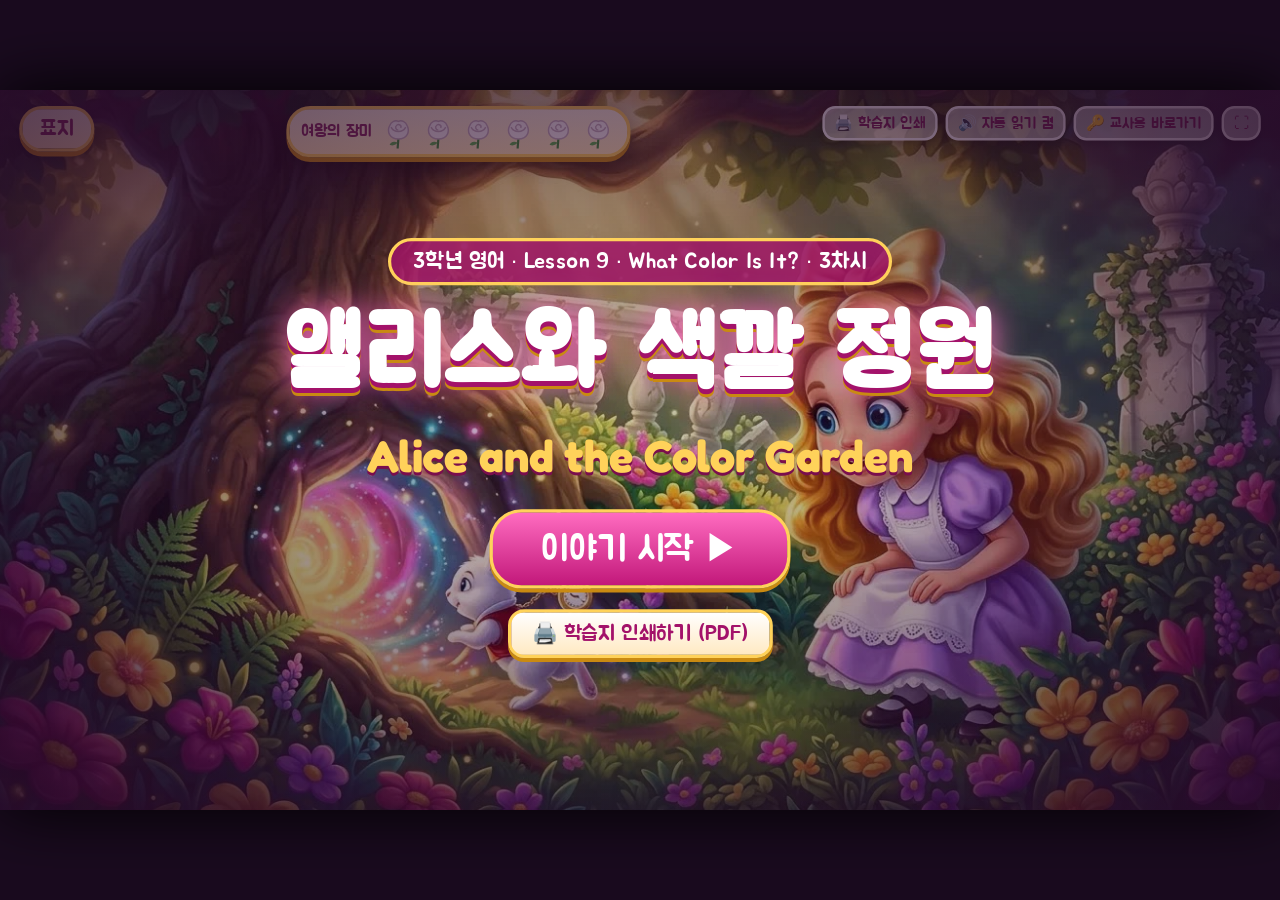
==== commit 2fd4220e: "alice-color: big themed emojis on panels, cards and name tags Co-Authored-By: Claude Opus 5.5 <norep" ====
--- a/alice-color/index.html
+++ b/alice-color/index.html
@@ -12,6 +12,7 @@
 .vignette{position:absolute;inset:0;background:radial-gradient(ellipse at center,transparent 55%,#2a0a2a99 100%);pointer-events:none}
 /* 위쪽 */
 #top{position:absolute;left:24px;right:24px;top:20px;display:flex;justify-content:space-between;align-items:flex-start;gap:16px;z-index:5}
+.chip,.tbtn,#roses span{white-space:nowrap}
 .chip{background:linear-gradient(180deg,#fff7e6,#ffe7b8);border:4px solid var(--gold);border-radius:30px;padding:8px 22px;font-size:26px;color:#8a2a62;box-shadow:0 6px 0 var(--gold2),0 10px 24px #0006}
 #roses{display:flex;gap:6px;background:linear-gradient(180deg,#fff7e6,#ffe7b8);border:4px solid var(--gold);border-radius:30px;padding:6px 14px;box-shadow:0 6px 0 var(--gold2),0 10px 24px #0006;align-items:center}
 #roses span{font-size:20px;color:#8a2a62;margin-right:6px}
@@ -19,10 +20,10 @@
 .rose.got{animation:pop .7s}
 @keyframes pop{40%{transform:scale(1.6) rotate(-12deg)}100%{transform:scale(1)}}
 #tools{display:flex;gap:10px}
-.tbtn{background:#fff9;border:3px solid #fff;border-radius:16px;padding:8px 16px;font-size:22px;color:#7a1f57;box-shadow:0 4px 12px #0005}
+.tbtn{background:#fff9;border:3px solid #fff;border-radius:16px;padding:6px 12px;font-size:19px;color:#7a1f57;box-shadow:0 4px 12px #0005}
 /* 이야기 띠 */
 #banner{position:absolute;left:40px;right:40px;bottom:26px;min-height:150px;z-index:6;background:linear-gradient(180deg,#e23e9f,#a3126a);border:6px solid var(--gold);border-radius:26px;box-shadow:0 8px 0 var(--gold2),0 18px 40px #000a,inset 0 2px 0 #ffffff66;padding:20px 190px 20px 40px;color:#fff;display:flex;flex-direction:column;justify-content:center;gap:8px;transition:transform .4s,opacity .4s}
-#banner.mini{min-height:96px;padding-top:30px;padding-bottom:14px}#banner.mini #say{font-size:26px}#banner.mini #en{font-size:30px}
+#banner.mini{min-height:96px;padding-top:38px;padding-bottom:14px}#banner.mini #say{font-size:26px}#banner.mini #en{font-size:30px}
 #banner.hide{transform:translateY(130%);opacity:0}
 #who{position:absolute;top:-26px;left:36px;background:linear-gradient(180deg,#fff8e6,#ffdf8e);color:#a3126a;border:4px solid var(--gold);border-radius:20px;padding:4px 20px;font-size:26px}
 #banner{padding-top:34px}#replay{position:absolute;top:-24px;left:230px;background:linear-gradient(180deg,#fff8e6,#ffdf8e);color:#a3126a;border:4px solid var(--gold);border-radius:20px;padding:3px 16px;font-size:22px}
@@ -37,6 +38,10 @@
 /* 활동 판 */
 #panel{position:absolute;left:50%;top:48%;max-height:680px;transform:translate(-50%,-50%) scale(.9);opacity:0;pointer-events:none;z-index:4;transition:.45s cubic-bezier(.2,1.4,.4,1);background:linear-gradient(180deg,#fffdf6ee,#fff1d6ee);border:7px solid var(--gold);border-radius:34px;box-shadow:0 10px 0 var(--gold2),0 30px 80px #000b;padding:28px 40px;max-width:1360px;min-width:700px;text-align:center}
 #panel.on{opacity:1;pointer-events:auto;transform:translate(-50%,-50%) scale(1)}
+#panel .corner{position:absolute;top:-48px;left:-50px;font-size:100px;line-height:1;filter:drop-shadow(0 8px 10px #0006);animation:bob 2.4s ease-in-out infinite;pointer-events:none}
+@keyframes bob{0%,100%{transform:rotate(-10deg) translateY(0)}50%{transform:rotate(6deg) translateY(-10px)}}
+.emo{font-size:58px;line-height:1.1;display:block}
+#who .we{font-size:40px;vertical-align:middle;margin-right:6px;display:inline-block;transform:translateY(-4px)}
 #panel h2{margin:0 0 6px;font-size:40px;color:#a3126a}
 #panel .sub{font-size:24px;color:#7b4c6a;margin-bottom:18px}
 .book{display:inline-block;background:#7a1f57;color:#fff;border-radius:14px;padding:4px 14px;font-size:20px;margin-left:8px;vertical-align:middle}
@@ -60,7 +65,7 @@
 .fsc .w{font:700 46px 'Fredoka';color:#6b2d5c}.fsc .w span{display:inline-block;min-width:38px;border-bottom:4px solid #d42a8c;color:#d42a8c}
 .fsc .n{font-size:22px;color:#9b6a8b}
 /* Read Me */
-.readme{font:700 86px 'Fredoka';color:#d42a8c;letter-spacing:2px;margin:10px 0;text-shadow:0 5px 0 #ffd25a}
+.readme{white-space:nowrap;font:700 70px 'Fredoka';color:#d42a8c;letter-spacing:2px;margin:10px 0;text-shadow:0 5px 0 #ffd25a}
 .hearts{font-size:56px;letter-spacing:8px}
 /* 픽셀 */
 .pixwrap{display:flex;gap:30px;align-items:center;justify-content:center}
@@ -100,9 +105,10 @@
 .dw{background:#fff;border:4px solid #f3c7e2;border-radius:18px;padding:10px 22px;font:700 44px 'Fredoka';color:#6b2d5c}
 /* 표지 */
 #cover{position:absolute;inset:0;z-index:8;display:flex;flex-direction:column;align-items:center;justify-content:center;gap:14px;background:radial-gradient(ellipse at center,#2a0a2a33,#2a0a2acc)}
-#cover h1{margin:0;font-size:120px;color:#fff;text-shadow:0 6px 0 #a3126a,0 10px 0 var(--gold2),0 0 40px #ff6cc0;letter-spacing:4px}
-#cover .eng{font:700 56px 'Fredoka';color:var(--gold);text-shadow:0 4px 0 #7a0e4d}
-#cover .info{font-size:28px;color:#fff;background:#a3126acc;border:4px solid var(--gold);border-radius:30px;padding:8px 28px}
+#endScreen{position:absolute;inset:0;z-index:8;display:flex;flex-direction:column;align-items:center;justify-content:center;gap:14px;background:radial-gradient(ellipse at center,#2a0a2a22,#2a0a2acc)}
+#endScreen h1,#cover h1{margin:0;font-size:120px;color:#fff;text-shadow:0 6px 0 #a3126a,0 10px 0 var(--gold2),0 0 40px #ff6cc0;letter-spacing:4px}
+#endScreen .eng,#cover .eng{font:700 56px 'Fredoka';color:var(--gold);text-shadow:0 4px 0 #7a0e4d}
+#endScreen .info,#cover .info{font-size:28px;color:#fff;background:#a3126acc;border:4px solid var(--gold);border-radius:30px;padding:8px 28px}
 .startbtn{margin-top:20px;font-size:44px;padding:16px 60px;border-radius:40px}
 /* 반짝이 */
 .spark{position:absolute;pointer-events:none;width:10px;height:10px;border-radius:50%;background:radial-gradient(#fff,#ffd25a 50%,transparent 70%);animation:fly 1.2s ease-out forwards;z-index:9}
@@ -162,20 +168,28 @@
 const sfx={ding:()=>chime([1046,1568]),win:()=>chime([784,988,1175,1568,2093],.08),page:()=>chime([660,880],.06,'triangle',.06),pop:()=>chime([520,1040],.05,'triangle',.1)};
 let voices=[];function loadVoices(){voices=speechSynthesis.getVoices()}speechSynthesis.onvoiceschanged=loadVoices;loadVoices();
 function voice(kind){const en=voices.filter(v=>/^en[-_](US|GB)/i.test(v.lang));if(kind==='girl')return en.find(v=>/female|samantha|zira|aria|jenny|google us english/i.test(v.name))||en[0];return en.find(v=>/male|daniel|david|guy|uk english male/i.test(v.name))||en[1]||en[0]}
-function speak(text,{rate=.85,pitch=1.1,who='girl',keep=false}={}){return new Promise(res=>{try{if(!keep){speechSynthesis.cancel();readToken++}const u=new SpeechSynthesisUtterance(text);u.lang='en-US';u.rate=rate;u.pitch=pitch;const v=voice(who);if(v)u.voice=v;u.onend=res;u.onerror=res;speechSynthesis.speak(u)}catch{res()}})}
+async function speak(text,opt={}){const key=CLIP_EN[text];if(!opt.keep){speechSynthesis.cancel();stopAudio();readToken++}if(key){const ok=await playClip(key,opt.clipRate||1);if(ok)return}return ttsSpeak(text,opt)}
+function ttsSpeak(text,{rate=.85,pitch=1.1,who='girl',keep=false}={}){return new Promise(res=>{try{const u=new SpeechSynthesisUtterance(text);u.lang='en-US';u.rate=rate;u.pitch=pitch;const v=voice(who);if(v)u.voice=v;u.onend=res;u.onerror=res;speechSynthesis.speak(u)}catch{res()}})}
 const KO_VOICE={'이야기':{pitch:1,rate:1},'앨리스':{pitch:1.3,rate:1.05},'흰 토끼':{pitch:1.6,rate:1.15},'하트 여왕':{pitch:.75,rate:.95},'카드 정원사':{pitch:1.15,rate:1.1}};
 function koVoice(){return voices.find(v=>/^ko/i.test(v.lang)&&/google/i.test(v.name))||voices.find(v=>/^ko/i.test(v.lang))}
 function speakKo(text,who){return new Promise(res=>{try{const k=KO_VOICE[who]||KO_VOICE['이야기'];const u=new SpeechSynthesisUtterance(text.replace(/["“”]/g,''));u.lang='ko-KR';u.pitch=k.pitch;u.rate=k.rate;const v=koVoice();if(v)u.voice=v;u.onend=res;u.onerror=res;speechSynthesis.speak(u)}catch{res()}})}
 let autoRead=localStorage.getItem('alice-auto')!=='off',readToken=0;
 function autoUI(){$('autoBtn').textContent=autoRead?'🔊 자동 읽기 켬':'🔇 자동 읽기 끔'}autoUI();
 $('autoBtn').onclick=()=>{autoRead=!autoRead;localStorage.setItem('alice-auto',autoRead?'on':'off');autoUI();if(!autoRead){readToken++;speechSynthesis.cancel()}else readStep()};
-async function readStep(){const s=STEPS[step];if(!s)return;const my=++readToken;speechSynthesis.cancel();await new Promise(r=>setTimeout(r,350));if(my!==readToken)return;$('say').classList.add('reading');await speakKo(s.say,s.who);$('say').classList.remove('reading');if(my!==readToken||!s.en)return;await new Promise(r=>setTimeout(r,250));if(my!==readToken)return;const boy=s.enWho==='boy';await speak(s.en,{who:s.enWho||'girl',pitch:boy?.95:1.15,rate:.85,keep:true})}
+async function readStep(){const s=STEPS[step];if(!s)return;const my=++readToken;speechSynthesis.cancel();stopAudio();await new Promise(r=>setTimeout(r,350));if(my!==readToken)return;$('say').classList.add('reading');const ok=await playClip('n'+String(step+1).padStart(2,'0'));if(!ok&&my===readToken)await speakKo(s.say,s.who);$('say').classList.remove('reading');if(my!==readToken||!s.en)return;await new Promise(r=>setTimeout(r,250));if(my!==readToken)return;const boy=s.enWho==='boy';await speak(s.en,{who:s.enWho||'girl',pitch:boy?.95:1.15,rate:.85,keep:true})}
+// ---------- 녹음 파일 ----------
+const CLIP_EN={"Look! Look! I'm late!":'e_late',"What color is it?":'e_what',"It's blue. I like blue.":'e_like',"That's right! Thank you!":'e_right',"That's right! Thank you, everyone!":'e_right2',"Look! Look! Rabbit! Rabbit!":'readme',"It's purple.":'c_purple',"It's red.":'c_red',"It's green.":'c_green',"It's yellow.":'c_yellow',"It's blue.":'c_blue',"It's white.":'c_white',"Wow! A red rose!":'wow',"red and blue... purple!":'m_purple',"yellow and blue... green!":'m_green',"red and yellow... orange!":'m_orange',"l, l, look":'ch_look',"l, l, like":'ch_like',"r, r, red":'ch_red',"r, r, rabbit":'ch_rabbit',"look":'w_look',"like":'w_like',"red":'w_red',"rabbit":'w_rabbit',"D":'l_d',"H":'l_h',"Q":'l_q',"Y":'l_y'};
+let curAudio=null;const audioCache={};
+function clip(key){if(!audioCache[key]){const a=new Audio('audio/'+key+'.mp3');a.preload='auto';audioCache[key]=a}return audioCache[key]}
+function stopAudio(){if(curAudio){curAudio.pause();curAudio=null}}
+function playClip(key,rate=1){return new Promise(res=>{try{stopAudio();const a=clip(key);a.currentTime=0;a.playbackRate=rate;a.preservesPitch=false;curAudio=a;let done=false;const fin=ok=>{if(done)return;done=true;a.onended=a.onerror=null;res(ok)};a.onended=()=>fin(true);a.onerror=()=>fin(false);a.play().catch(()=>fin(false))}catch{res(false)}})}
 // ---------- 장미 ----------
 const ROSE_N=6;let roses=0;
 function roseSVG(red){const c=red?'#e0193c':'#fdf7fb',d=red?'#8f0a22':'#c9b4c3',h=red?'#ff6b7e':'#ffffff';return `<svg class="rose" viewBox="0 0 48 48"><path d="M24 31 C24 38 23 43 23 47" stroke="#3f8f3a" stroke-width="3" fill="none"/><path d="M23 39 c-6 -3 -10 0 -11 3 c5 2 9 0 11 -3z" fill="#5bb04f"/><path d="M24 34 C12 34 8 24 12 16 C14 10 20 8 24 10 C28 8 34 10 36 16 C40 24 36 34 24 34Z" fill="${c}" stroke="${d}" stroke-width="2"/><path d="M14 18 C18 26 30 26 34 18" fill="none" stroke="${d}" stroke-width="2"/><path d="M24 22 C20 22 19 17 22 15 C25 13 29 16 27 19" fill="none" stroke="${d}" stroke-width="2"/><circle cx="19" cy="14" r="2" fill="${h}" opacity=".8"/></svg>`}
 function drawRoses(popIdx=-1){const box=$('roses');box.innerHTML='<span>여왕의 장미</span>'+Array.from({length:ROSE_N},(_,i)=>roseSVG(i<roses)).join('');if(popIdx>=0)box.querySelectorAll('.rose')[popIdx]?.classList.add('got')}
 const earned=new Set();
 function earn(key){if(earned.has(key))return;earned.add(key);roses=Math.min(ROSE_N,roses+1);drawRoses(roses-1);sfx.win();sparkle($('roses'),24)}
+function bloomAll(){let k=0;const t=setInterval(()=>{if(roses>=ROSE_N){clearInterval(t);return}roses++;drawRoses(roses-1);sfx.ding();sparkle($('roses'),12);k++},350)}
 drawRoses();
 function sparkle(el,n=18){const r=el.getBoundingClientRect(),st=$('stage').getBoundingClientRect(),s=st.width/1600;for(let i=0;i<n;i++){const p=document.createElement('div');p.className='spark';p.style.left=((r.left+r.width/2-st.left)/s)+'px';p.style.top=((r.top+r.height/2-st.top)/s)+'px';p.style.setProperty('--dx',(Math.random()-.5)*400+'px');p.style.setProperty('--dy',(Math.random()-.5)*300+'px');$('stage').append(p);setTimeout(()=>p.remove(),1300)}}
 // ---------- 배경 ----------
@@ -185,17 +199,17 @@
 showBg(1);
 // ---------- 활동 판 ----------
 let timerInt=null;
-function panel(html,setup){clearInterval(timerInt);const p=$('panel');p.classList.remove('on');setTimeout(()=>{p.innerHTML=html;p.classList.add('on');setup&&setup(p)},html?160:0);if(!html)p.classList.remove('on')}
+function panel(html,setup){clearInterval(timerInt);const p=$('panel');p.classList.remove('on');const m=html&&html.match(/^<h2>(\S+)\s/);if(m)html='<div class="corner">'+m[1]+'</div>'+html.replace(m[0],'<h2>');setTimeout(()=>{p.innerHTML=html;p.classList.add('on');setup&&setup(p)},html?160:0);if(!html)p.classList.remove('on')}
 function hidePanel(){clearInterval(timerInt);$('panel').classList.remove('on')}
 
 // 1) 알파벳 자물쇠
-function abcPanel(){const L='ABCDEFGHIJKLMNOPQRSTUVWXYZ'.split(''),Q=['D','H','Q','Y'];panel(`<h2>🔐 알파벳 자물쇠를 풀어요!<span class="book">교과서 108쪽 ABC Fun</span></h2><div class="sub">A부터 Z까지 차례대로! 빈칸에 들어갈 알파벳을 교과서에 쓰고, 노란 칸을 눌러 확인해요.</div><div class="abc">${L.map(c=>Q.includes(c)?`<div class="tile q" data-c="${c}">?</div>`:`<div class="tile">${c}</div>`).join('')}</div><div id="abcMsg" class="sub" style="margin-top:16px"></div>`,p=>{let open=0;p.querySelectorAll('.tile.q').forEach(t=>t.onclick=()=>{if(t.classList.contains('open'))return;t.classList.add('open');t.textContent=t.dataset.c;sfx.ding();speak(t.dataset.c,{rate:.8});open++;if(open===4){setTimeout(()=>{$('abcMsg').innerHTML='<span class="big" style="font-size:40px;color:#d42a8c">D · H · Q · Y — 철컥! 문이 열렸어요! 🗝️</span>';earn('abc');sparkle(p,40)},500)}})})}
+function abcPanel(){const L='ABCDEFGHIJKLMNOPQRSTUVWXYZ'.split(''),Q=['D','H','Q','Y'];panel(`<h2>🗝️ 알파벳 자물쇠를 풀어요!<span class="book">교과서 108쪽 ABC Fun</span></h2><div class="sub">A부터 Z까지 차례대로! 빈칸에 들어갈 알파벳을 교과서에 쓰고, 노란 칸을 눌러 확인해요.</div><div class="abc">${L.map(c=>Q.includes(c)?`<div class="tile q" data-c="${c}">?</div>`:`<div class="tile">${c}</div>`).join('')}</div><div id="abcMsg" class="sub" style="margin-top:16px"></div>`,p=>{let open=0;p.querySelectorAll('.tile.q').forEach(t=>t.onclick=()=>{if(t.classList.contains('open'))return;t.classList.add('open');t.textContent=t.dataset.c;sfx.ding();speak(t.dataset.c,{rate:.8});open++;if(open===4){setTimeout(()=>{$('abcMsg').innerHTML='<span class="big" style="font-size:40px;color:#d42a8c">D · H · Q · Y — 철컥! 문이 열렸어요! 🗝️</span>';earn('abc');sparkle(p,40)},500)}})})}
 // 2) 찬트 + 첫소리
-const CH=[['l','/l/ /l/ ','look','l, l, look'],['l','/l/ /l/ ','like','l, l, like'],['r','/r/ /r/ ','red','r, r, red'],['r','/r/ /r/ ','rabbit','r, r, rabbit']];
-function chantPanel(){panel(`<h2>🎵 Phonics Chant <span class="book">교과서 108쪽 Sounds Fun A</span></h2><div class="sub">혀의 위치를 느껴 봐요! <b style="color:#2a7de0">l</b>은 혀끝을 앞니 뒤에 대고, <b style="color:#e0402a">r</b>은 혀를 말아요.</div><div class="chant">${CH.map((c,i)=>`<div class="cl ${c[0]}" id="cl${i}">${c[1]}<b>${c[2][0]}</b>${c[2].slice(1)}</div>`).join('')}</div><button class="pbtn" id="chantGo">▶ 찬트 듣고 따라 하기</button><button class="pbtn soft" id="chantFast">⚡ 빠르게 한 번 더</button>`,p=>{const run=async rate=>{for(let k=0;k<4;k++){p.querySelectorAll('.cl').forEach(e=>e.classList.remove('hl'));$('cl'+k).classList.add('hl');await speak(CH[k][3],{rate});await new Promise(r=>setTimeout(r,rate>1?250:700))}p.querySelectorAll('.cl').forEach(e=>e.classList.remove('hl'))};$('chantGo').onclick=()=>run(.75);$('chantFast').onclick=()=>run(1.15)})}
-function firstSoundPanel(){const W=[['like','ike'],['rabbit','abbit'],['look','ook'],['red','ed']];panel(`<h2>👂 첫소리를 찾아라! <span class="book">교과서 108쪽 Sounds Fun B</span></h2><div class="sub">🔊을 눌러 잘 듣고, 교과서에 <b>l</b> 또는 <b>r</b>을 써요. 카드를 누르면 정답이 보여요.</div><div class="fs">${W.map((w,i)=>`<div class="fsc" data-i="${i}"><div class="n">${i+1}번 <button class="speak" data-w="${w[0]}">🔊</button></div><div class="w"><span>?</span>${w[1]}</div></div>`).join('')}</div><div class="sub" id="fsMsg" style="margin-top:14px">정답을 모두 맞히면 그림 속 토끼가 완성돼요!</div>`,p=>{let n=0;p.querySelectorAll('.speak').forEach(b=>b.onclick=e=>{e.stopPropagation();speak(b.dataset.w,{rate:.75})});p.querySelectorAll('.fsc').forEach(c=>c.onclick=()=>{const s=c.querySelector('.w span');if(s.textContent!=='?')return;const w=W[c.dataset.i][0];s.textContent=w[0];s.style.color=w[0]==='r'?'#e0402a':'#2a7de0';sfx.ding();speak(w,{rate:.8});if(++n===4){$('fsMsg').innerHTML='<span class="big" style="color:#d42a8c;font-size:34px">1. like · 2. rabbit · 3. look · 4. red ✨</span>'}})})}
+const CH=[['l','/l/ /l/ ','look','l, l, look','👀'],['l','/l/ /l/ ','like','l, l, like','👍'],['r','/r/ /r/ ','red','r, r, red','🔴'],['r','/r/ /r/ ','rabbit','r, r, rabbit','🐰']];
+function chantPanel(){panel(`<h2>🎶 Phonics Chant <span class="book">교과서 108쪽 Sounds Fun A</span></h2><div class="sub">혀의 위치를 느껴 봐요! <b style="color:#2a7de0">l</b>은 혀끝을 앞니 뒤에 대고, <b style="color:#e0402a">r</b>은 혀를 말아요.</div><div class="chant">${CH.map((c,i)=>`<div class="cl ${c[0]}" id="cl${i}"><span style="font-size:50px;vertical-align:middle;margin-right:8px">${c[4]}</span>${c[1]}<b>${c[2][0]}</b>${c[2].slice(1)}</div>`).join('')}</div><button class="pbtn" id="chantGo">▶ 찬트 듣고 따라 하기</button><button class="pbtn soft" id="chantFast">⚡ 빠르게 한 번 더</button>`,p=>{const run=async rate=>{for(let k=0;k<4;k++){p.querySelectorAll('.cl').forEach(e=>e.classList.remove('hl'));$('cl'+k).classList.add('hl');await speak(CH[k][3],{rate,clipRate:rate>1?1.3:1});await new Promise(r=>setTimeout(r,rate>1?250:700))}p.querySelectorAll('.cl').forEach(e=>e.classList.remove('hl'))};$('chantGo').onclick=()=>run(.75);$('chantFast').onclick=()=>run(1.15)})}
+function firstSoundPanel(){const W=[['like','ike','👍'],['rabbit','abbit','🐰'],['look','ook','👀'],['red','ed','🔴']];panel(`<h2>🕵️ 첫소리를 찾아라! <span class="book">교과서 108쪽 Sounds Fun B</span></h2><div class="sub">🔊을 눌러 잘 듣고, 교과서에 <b>l</b> 또는 <b>r</b>을 써요. 카드를 누르면 정답이 보여요.</div><div class="fs">${W.map((w,i)=>`<div class="fsc" data-i="${i}"><span class="emo">${w[2]}</span><div class="n">${i+1}번 <button class="speak" data-w="${w[0]}">🔊</button></div><div class="w"><span>?</span>${w[1]}</div></div>`).join('')}</div><div class="sub" id="fsMsg" style="margin-top:14px">정답을 모두 맞히면 그림 속 토끼가 완성돼요!</div>`,p=>{let n=0;p.querySelectorAll('.speak').forEach(b=>b.onclick=e=>{e.stopPropagation();speak(b.dataset.w,{rate:.75})});p.querySelectorAll('.fsc').forEach(c=>c.onclick=()=>{const s=c.querySelector('.w span');if(s.textContent!=='?')return;const w=W[c.dataset.i][0];s.textContent=w[0];s.style.color=w[0]==='r'?'#e0402a':'#2a7de0';sfx.ding();speak(w,{rate:.8});if(++n===4){$('fsMsg').innerHTML='<span class="big" style="color:#d42a8c;font-size:34px">1. like · 2. rabbit · 3. look · 4. red ✨</span>'}})})}
 // 3) 빨리 읽기
-function readMePanel(){panel(`<h2>🐇 토끼를 따라잡아라! <span class="book">교과서 108쪽 Read Me</span></h2><div class="sub">점점 빠르게 다섯 번 읽어요. 한 번 읽을 때마다 버튼을 눌러요!</div><div class="readme">Look! Look!<br>Rabbit! Rabbit!</div><div class="hearts" id="hearts">🤍🤍🤍🤍🤍</div><button class="pbtn" id="rmGo">📢 1번째 읽기</button>`,p=>{let k=0;const rates=[.7,.85,1,1.2,1.45];$('rmGo').onclick=async()=>{if(k>=5)return;$('rmGo').disabled=true;await speak('Look! Look! Rabbit! Rabbit!',{rate:rates[k],who:'boy',pitch:1.3});k++;$('hearts').textContent='❤️'.repeat(k)+'🤍'.repeat(5-k);sfx.pop();$('rmGo').disabled=false;if(k<5)$('rmGo').textContent=`📢 ${k+1}번째 읽기 (더 빠르게!)`;else{$('rmGo').textContent='🎉 토끼를 따라잡았어요!';earn('readme');sparkle(p,40)}}})}
+function readMePanel(){panel(`<h2>🐰 토끼를 따라잡아라! <span class="book">교과서 108쪽 Read Me</span></h2><div class="sub">점점 빠르게 다섯 번 읽어요. 한 번 읽을 때마다 버튼을 눌러요!</div><div class="readme"><span style="font-size:66px">👀</span> Look! Look!<br><span style="font-size:66px">🐰</span> Rabbit! Rabbit! <span style="font-size:60px">💨</span></div><div class="hearts" id="hearts">🤍🤍🤍🤍🤍</div><button class="pbtn" id="rmGo">📢 1번째 읽기</button>`,p=>{let k=0;const rates=[.7,.85,1,1.2,1.45];$('rmGo').onclick=async()=>{if(k>=5)return;$('rmGo').disabled=true;await speak('Look! Look! Rabbit! Rabbit!',{rate:rates[k],who:'boy',pitch:1.3,clipRate:[.9,1.05,1.2,1.4,1.65][k]});k++;$('hearts').textContent='❤️'.repeat(k)+'🤍'.repeat(5-k);sfx.pop();$('rmGo').disabled=false;if(k<5)$('rmGo').textContent=`📢 ${k+1}번째 읽기 (더 빠르게!)`;else{$('rmGo').textContent='🎉 토끼를 따라잡았어요!';earn('readme');sparkle(p,40)}}})}
 // 4) 픽셀 아트
 const PIX=["110000000011","100222222001","002222222200","022222222220","022222222220","002222222200","000222222000","000003300000","033003300330","003303303300","000033330000","044444444440","004444444400","000444444000"];
 const PCOL={1:['#9b4fd6','purple'],2:['#e0193c','red'],3:['#37a84a','green'],4:['#ffc928','yellow']};
@@ -205,18 +219,18 @@
 function mixPanel(){panel(`<h2>🎨 마법 물감 섞기 <span class="book">교과서 109쪽 Write and Do</span></h2><div class="sub">두 물감을 섞으면 무슨 색이 될까요? 교과서에 먼저 쓰고, <b>섞기</b>를 눌러 확인해요.</div>${MIX.map((m,i)=>`<div class="mixrow"><div class="blob" style="background:${m[1]}">${m[0]}</div>+<div class="blob" style="background:${m[3]}">${m[2]}</div>=<div class="res" id="res${i}">?</div><button class="pbtn" data-i="${i}">섞기 ✨</button></div>`).join('')}`,p=>{let n=0;p.querySelectorAll('button[data-i]').forEach(b=>b.onclick=()=>{const i=b.dataset.i,m=MIX[i],r=$('res'+i);if(r.classList.contains('on'))return;const bl=b.parentElement.querySelectorAll('.blob');bl[0].style.transform='translateX(60px)';bl[1].style.transform='translateX(-60px)';setTimeout(()=>{bl[0].style.transform=bl[1].style.transform='';r.classList.add('on');r.style.background=m[5];r.textContent=m[4];sfx.ding();sparkle(r,14);speak(`${m[0]} and ${m[2]}... ${m[4]}!`,{rate:.8});if(++n===3)setTimeout(()=>earn('mix'),900)},650)})})}
 // 6) 몬드리안
 const MOND=[['#2a63e0','blue','grid-row:1/3'],['#fff','white',''],['#ffc928','yellow',''],['#fff','white','grid-column:2/4'],['#e0193c','red','grid-row:3;grid-column:1/3'],['#2a63e0','blue','']];
-function mondPanel(){panel(`<h2>🖼️ 여왕의 질문: What color is it? <span class="book">교과서 110쪽 Write and Talk</span></h2><div class="sub">그림의 칸을 누르면 여왕이 물어요. 다 함께 대답해요! 교과서에는 단어를 따라 써요.</div><div class="mondwrap"><div class="mond">${MOND.map((m,i)=>`<div class="mb" data-i="${i}" style="background:${m[0]};${m[2]}"></div>`).join('')}</div><div class="bubbles"><div class="bub q" id="bq"><small>👑 여왕</small>What color is it?</div><div class="bub" id="ba"><small>🙋 우리 반</small><span id="baT">It's ...</span></div><div class="aha">💡 It is = <span style="color:#d42a8c">It's</span></div></div></div>`,p=>{const seen=new Set();p.querySelectorAll('.mb').forEach(b=>b.onclick=async()=>{const m=MOND[b.dataset.i];$('bq').classList.remove('on');$('ba').classList.remove('on');await new Promise(r=>setTimeout(r,150));$('bq').classList.add('on');sfx.pop();await speak('What color is it?',{who:'boy',pitch:.9,rate:.85});await new Promise(r=>setTimeout(r,1400));$('baT').textContent=`It's ${m[1]}.`;$('ba').classList.add('on');speak(`It's ${m[1]}.`,{rate:.8});seen.add(m[1]);if(seen.size>=4)earn('mond')})})}
+function mondPanel(){panel(`<h2>👑 여왕의 질문: What color is it? <span class="book">교과서 110쪽 Write and Talk</span></h2><div class="sub">그림의 칸을 누르면 여왕이 물어요. 다 함께 대답해요! 교과서에는 단어를 따라 써요.</div><div class="mondwrap"><div class="mond">${MOND.map((m,i)=>`<div class="mb" data-i="${i}" style="background:${m[0]};${m[2]}"></div>`).join('')}</div><div class="bubbles"><div class="bub q" id="bq"><small>👑 여왕</small>What color is it?</div><div class="bub" id="ba"><small>🙋 우리 반</small><span id="baT">It's ...</span></div><div class="aha">💡 It is = <span style="color:#d42a8c">It's</span></div></div></div>`,p=>{const seen=new Set();p.querySelectorAll('.mb').forEach(b=>b.onclick=async()=>{const m=MOND[b.dataset.i];$('bq').classList.remove('on');$('ba').classList.remove('on');await new Promise(r=>setTimeout(r,150));$('bq').classList.add('on');sfx.pop();await speak('What color is it?',{who:'boy',pitch:.9,rate:.85});await new Promise(r=>setTimeout(r,1400));$('baT').textContent=`It's ${m[1]}.`;$('ba').classList.add('on');speak(`It's ${m[1]}.`,{rate:.8});seen.add(m[1]);if(seen.size>=3)earn('mond')})})}
 // 7) 미션
-function missionPanel(){panel(`<h2>🖌️ Mission 3 · 나만의 명화 <span class="book">교과서 110쪽</span></h2><div class="sub" style="margin-bottom:8px">여왕의 그림에 색을 되찾아 주세요!</div><div class="steps"><div class="st"><b>①</b>그림의 빈 곳을<br>원하는 색으로 칠해요</div><div class="st"><b>②</b>칠한 색을 넣어<br><span class="big">It's ____.</span> 문장을 써요</div><div class="st"><b>③</b>모둠 친구에게<br>내 그림을 소개해요</div></div><div class="talk">🙋 What color is it? &nbsp;→&nbsp; 🎨 It's <u>blue</u>. I like <u>blue</u>.</div><div class="trow tonly"><span class="timer" id="tm">08:00</span><button class="pbtn soft" data-m="5">5분</button><button class="pbtn soft" data-m="8">8분</button><button class="pbtn soft" data-m="10">10분</button><button class="pbtn" id="tmGo">▶ 시작</button><button class="pbtn soft" id="done3">✅ 모두 완성!</button></div>`,p=>{let left=480,run=false;const show=()=>$('tm').textContent=String(Math.floor(left/60)).padStart(2,'0')+':'+String(left%60).padStart(2,'0');p.querySelectorAll('[data-m]').forEach(b=>b.onclick=()=>{left=b.dataset.m*60;show()});$('tmGo').onclick=()=>{run=!run;$('tmGo').textContent=run?'⏸ 멈춤':'▶ 시작';clearInterval(timerInt);if(run)timerInt=setInterval(()=>{left=Math.max(0,left-1);show();if(left<=10&&left>0)chime([1200],.1,'sine',.06);if(!left){clearInterval(timerInt);sfx.win();run=false;$('tmGo').textContent='▶ 시작'}},1000)};$('done3').onclick=()=>{earn('mission');sparkle(p,50)}})}
+function missionPanel(){panel(`<h2>🖼️ Mission 3 · 나만의 명화 <span class="book">교과서 110쪽</span></h2><div class="sub" style="margin-bottom:8px">여왕의 그림에 색을 되찾아 주세요!</div><div class="steps"><div class="st"><span class="emo" style="font-size:38px">🖍️</span><b>①</b>그림의 빈 곳을<br>원하는 색으로 칠해요</div><div class="st"><span class="emo" style="font-size:38px">✏️</span><b>②</b>칠한 색을 넣어<br><span class="big">It's ____.</span> 문장을 써요</div><div class="st"><span class="emo" style="font-size:38px">🗣️</span><b>③</b>모둠 친구에게<br>내 그림을 소개해요</div></div><div class="talk">🙋 What color is it? &nbsp;→&nbsp; 🎨 It's <u>blue</u>. I like <u>blue</u>.</div><div class="trow tonly"><span class="timer" id="tm">08:00</span><button class="pbtn soft" data-m="5">5분</button><button class="pbtn soft" data-m="8">8분</button><button class="pbtn soft" data-m="10">10분</button><button class="pbtn" id="tmGo">▶ 시작</button></div><div style="margin-top:4px"><button class="pbtn soft" id="done3" style="font-size:24px;padding:6px 20px">✅ 모두 완성했어요!</button></div>`,p=>{let left=480,run=false;const show=()=>$('tm').textContent=String(Math.floor(left/60)).padStart(2,'0')+':'+String(left%60).padStart(2,'0');p.querySelectorAll('[data-m]').forEach(b=>b.onclick=()=>{left=b.dataset.m*60;show()});$('tmGo').onclick=()=>{run=!run;$('tmGo').textContent=run?'⏸ 멈춤':'▶ 시작';clearInterval(timerInt);if(run)timerInt=setInterval(()=>{left=Math.max(0,left-1);show();if(left<=10&&left>0)chime([1200],.1,'sine',.06);if(!left){clearInterval(timerInt);sfx.win();run=false;$('tmGo').textContent='▶ 시작'}},1000)};$('done3').onclick=()=>{earn('mission');sparkle(p,50)}})}
 // 8) 마무리
-function diaryPanel(){panel(`<h2>📔 앨리스의 일기 · My ABC Diary <span class="book">교과서 110쪽</span></h2><div class="sub">오늘 배운 단어를 교과서에 써 보세요.</div><div class="diary">${['look','like','red','rabbit'].map(w=>`<div class="dw"><span style="color:${w[0]==='r'?'#e0402a':'#2a7de0'}">${w[0]}</span>${w.slice(1)}</div>`).join('')}</div><div class="sub">가장 자신 있게 참여한 활동은 무엇이었나요? 🌹</div><button class="pbtn" id="cele">🎉 That's right!</button>`,p=>{$('cele').onclick=()=>{for(let i=0;i<5;i++)setTimeout(()=>sparkle(p,30),i*250);sfx.win();speak("That's right! Thank you, everyone!",{rate:.85,who:'boy',pitch:.9})}})}
+function diaryPanel(){panel(`<h2>📔 앨리스의 일기 · My ABC Diary <span class="book">교과서 110쪽</span></h2><div class="sub">오늘 배운 단어를 교과서에 써 보세요.</div><div class="diary">${['look','like','red','rabbit'].map((w,i)=>`<div class="dw"><span class="emo">${['👀','👍','🔴','🐰'][i]}</span><span style="color:${w[0]==='r'?'#e0402a':'#2a7de0'}">${w[0]}</span>${w.slice(1)}</div>`).join('')}</div><div class="sub">가장 자신 있게 참여한 활동은 무엇이었나요? 🌹</div><button class="pbtn" id="cele">🎉 That's right!</button>`,p=>{$('cele').onclick=()=>{for(let i=0;i<5;i++)setTimeout(()=>sparkle(p,30),i*250);sfx.win();speak("That's right! Thank you, everyone!",{rate:.85,who:'boy',pitch:.9})}})}
 
 // ---------- 이야기 ----------
 const N='이야기',A='앨리스',R='흰 토끼',Q='하트 여왕',C='카드 정원사';
 const STEPS=[
 {bg:1,scene:'1. 토끼 굴',who:N,say:'따스한 오후, 꽃밭에서 놀던 앨리스 앞으로 조끼를 입은 흰 토끼가 휙 지나갔어요.'},
 {bg:1,scene:'1. 토끼 굴',who:R,say:'흰 토끼는 금시계를 보며 소리쳤어요.',en:"Look! Look! I'm late!",enWho:'boy'},
-{bg:1,scene:'1. 토끼 굴',who:A,say:'"토끼가 시계를 봐! 따라가 보자!" 앨리스는 반짝이는 토끼 굴로 쏙 들어갔어요.'},
+{bg:1,scene:'1. 토끼 굴',who:A,say:'"토끼가 시계를 봐! 따라가 보자!"'},
 {bg:2,scene:'2. 작은 황금 문',who:N,say:'굴 아래에는 찻잔과 열쇠가 둥둥 떠다니고, 작은 황금 문이 하나 있었어요. 문에는 알파벳 자물쇠가 걸려 있었지요.'},
 {bg:2,scene:'2. 작은 황금 문',who:R,say:'"A부터 Z까지 차례대로 맞춰야 열려! 빠진 글자는 네 개야!"',act:abcPanel,actName:'ABC Fun'},
 {bg:3,scene:'3. 버섯 숲',who:N,say:'문 너머는 반짝이는 버섯 숲! 흰 토끼는 노래를 부르며 달려갔어요. 노래를 따라 부르면 토끼를 놓치지 않아요.',act:chantPanel,actName:'Sounds Fun A'},
@@ -227,18 +241,19 @@
 {bg:4,scene:'4. 여왕의 장미 정원',who:C,say:'"여기 비밀 설계도가 있어. 번호대로 색을 칠하면 장미가 빨개질 거야. 도와줄래?"',act:pixelPanel,actName:'Read and Do'},
 {bg:5,scene:'5. 마법 물감 공방',who:N,say:'그런데 물감이 모자라요! 공방에는 빨강, 노랑, 파랑 세 가지 물감뿐이었어요.'},
 {bg:5,scene:'5. 마법 물감 공방',who:A,say:'"괜찮아! 섞으면 새로운 색을 만들 수 있어!"',act:mixPanel,actName:'Write and Do'},
-{bg:6,scene:'6. 여왕의 미술관',who:Q,say:'"내 미술관의 그림들이 모두 사라졌어!" 여왕이 울상을 지었어요.'},
+{bg:6,scene:'6. 여왕의 미술관',who:Q,say:'"내 미술관의 그림들이 모두 사라졌어!"'},
 {bg:6,scene:'6. 여왕의 미술관',who:Q,say:'"딱 한 장 남은 이 그림의 색깔을 말해 주면 기분이 좋아질 것 같구나."',en:'What color is it?',enWho:'boy',act:mondPanel,actName:'Write and Talk'},
 {bg:7,scene:'7. 색을 잃은 그림',who:N,say:'미술관 안쪽에는 색을 잃어버린 그림 두 점이 있었어요. 아늑한 방 그림과 별이 빛나는 밤 그림이에요.'},
 {bg:7,scene:'7. 색을 잃은 그림',who:A,say:'"우리가 좋아하는 색으로 칠해서 그림에 색을 되찾아 주자! 다 칠하면 친구에게 소개해 줘."',en:"It's blue. I like blue.",act:missionPanel,actName:'Mission 3'},
-{bg:8,scene:'8. 색깔 정원',who:N,say:'여러분 덕분에 정원의 장미가 모두 빨갛게 피어났어요! 미술관의 그림에도 알록달록 색이 돌아왔지요.'},
+{bg:8,scene:'8. 색깔 정원',who:N,say:'여러분 덕분에 정원의 장미가 모두 빨갛게 피어났어요! 미술관의 그림에도 알록달록 색이 돌아왔지요.',onShow:bloomAll},
 {bg:8,scene:'8. 색깔 정원',who:Q,say:'"모두 고맙구나! 아주 잘했어!"',en:"That's right! Thank you!",enWho:'boy'},
-{bg:8,scene:'8. 색깔 정원',who:A,say:'"오늘 배운 말을 일기에 써 둘래요!" 앨리스는 미소 지으며 집으로 돌아왔어요.',act:diaryPanel,actName:'My ABC Diary'}];
+{bg:8,scene:'8. 색깔 정원',who:A,say:'"오늘 배운 말을 일기에 써 둘래요!"',act:diaryPanel,actName:'My ABC Diary'}];
 let step=-1;
-function go(i){i=Math.max(0,Math.min(STEPS.length-1,i));const s=STEPS[i];if(i!==step)sfx.page();step=i;speechSynthesis.cancel();showBg(s.bg);$('sceneChip').textContent=s.scene;$('who').textContent=s.who;$('say').textContent=s.say;const en=$('en');en.innerHTML='';if(s.en){const b=document.createElement('button');b.className='speak';b.textContent='🔊';b.onclick=()=>speak(s.en,{who:s.enWho||'girl',pitch:s.enWho==='boy'?.95:1.15});en.append(b,document.createTextNode(s.en))}$('banner').classList.remove('hide');$('prev').disabled=i===0;$('next').disabled=i===STEPS.length-1;$('banner').classList.toggle('mini',!!s.act);if(s.act){$('actChip').style.display='';$('actChip').textContent='✏️ '+s.actName;s.act()}else{$('actChip').style.display='none';hidePanel()}readToken++;if(autoRead)readStep()}
+function go(i){i=Math.max(0,Math.min(STEPS.length-1,i));const s=STEPS[i];if(i!==step)sfx.page();step=i;speechSynthesis.cancel();showBg(s.bg);$('sceneChip').textContent=s.scene;$('who').innerHTML='<span class="we">'+({'이야기':'📖','앨리스':'👧','흰 토끼':'🐰','하트 여왕':'👑','카드 정원사':'🃏'}[s.who]||'✨')+'</span>'+s.who;$('say').textContent=s.say;const en=$('en');en.innerHTML='';if(s.en){const b=document.createElement('button');b.className='speak';b.textContent='🔊';b.onclick=()=>speak(s.en,{who:s.enWho||'girl',pitch:s.enWho==='boy'?.95:1.15});en.append(b,document.createTextNode(s.en))}$('banner').classList.remove('hide');$('prev').disabled=i===0;$('next').disabled=false;$('banner').classList.toggle('mini',!!s.act);if(s.act){$('actChip').style.display='';$('actChip').textContent='✏️ '+s.actName;s.act()}else{$('actChip').style.display='none';hidePanel()}if(s.onShow)s.onShow();readToken++;clip('n'+String(i+2).padStart(2,'0'));if(autoRead)readStep()}
 $('replay').onclick=()=>readStep();
-$('next').onclick=()=>go(step+1);$('prev').onclick=()=>go(step-1);
+$('next').onclick=()=>{if(step>=STEPS.length-1)showEnd();else go(step+1)};$('prev').onclick=()=>go(step-1);
 $('startBtn').onclick=()=>{ac();$('cover').remove();go(0);sfx.win()};
-addEventListener('keydown',e=>{if($('pass').classList.contains('on')||['INPUT'].includes(e.target.tagName))return;if(!$('cover')&&(e.key==='ArrowRight'||e.key==='PageDown')){e.preventDefault();go(step+1)}if(!$('cover')&&(e.key==='ArrowLeft'||e.key==='PageUp')){e.preventDefault();go(step-1)}if(e.key==='b'||e.key==='B')$('banner').classList.toggle('hide')});
+function showEnd(){if($('endScreen'))return;stopAudio();speechSynthesis.cancel();hidePanel();$('banner').classList.add('hide');bloomAll();const d=document.createElement('div');d.id='endScreen';d.innerHTML=`<div class="info">Alice and the Color Garden</div><h1>The End</h1><div class="eng">여왕의 정원에 장미가 활짝 피었어요! 🌹</div><div style="display:flex;gap:16px;margin-top:18px"><button class="pbtn" id="againBtn">↺ 처음부터 다시</button><button class="pbtn soft" id="backBtn">◀ 마지막 장면으로</button><button class="pbtn soft" onclick="window.open('worksheet.html','_blank')">🖨️ 학습지 인쇄</button></div>`;$('stage').append(d);sfx.win();for(let i=0;i<6;i++)setTimeout(()=>sparkle(d,40),i*300);playClip('e_right2');$('againBtn').onclick=()=>{d.remove();earned.clear();roses=0;drawRoses();go(0)};$('backBtn').onclick=()=>{d.remove();go(STEPS.length-1)}}
+addEventListener('keydown',e=>{if($('pass').classList.contains('on')||['INPUT'].includes(e.target.tagName))return;if(!$('cover')&&(e.key==='ArrowRight'||e.key==='PageDown')){e.preventDefault();if($('endScreen'))return;if(step>=STEPS.length-1)showEnd();else go(step+1)}if(!$('cover')&&(e.key==='ArrowLeft'||e.key==='PageUp')){e.preventDefault();go(step-1)}if(e.key==='b'||e.key==='B')$('banner').classList.toggle('hide')});
 </script>
 </body></html>
